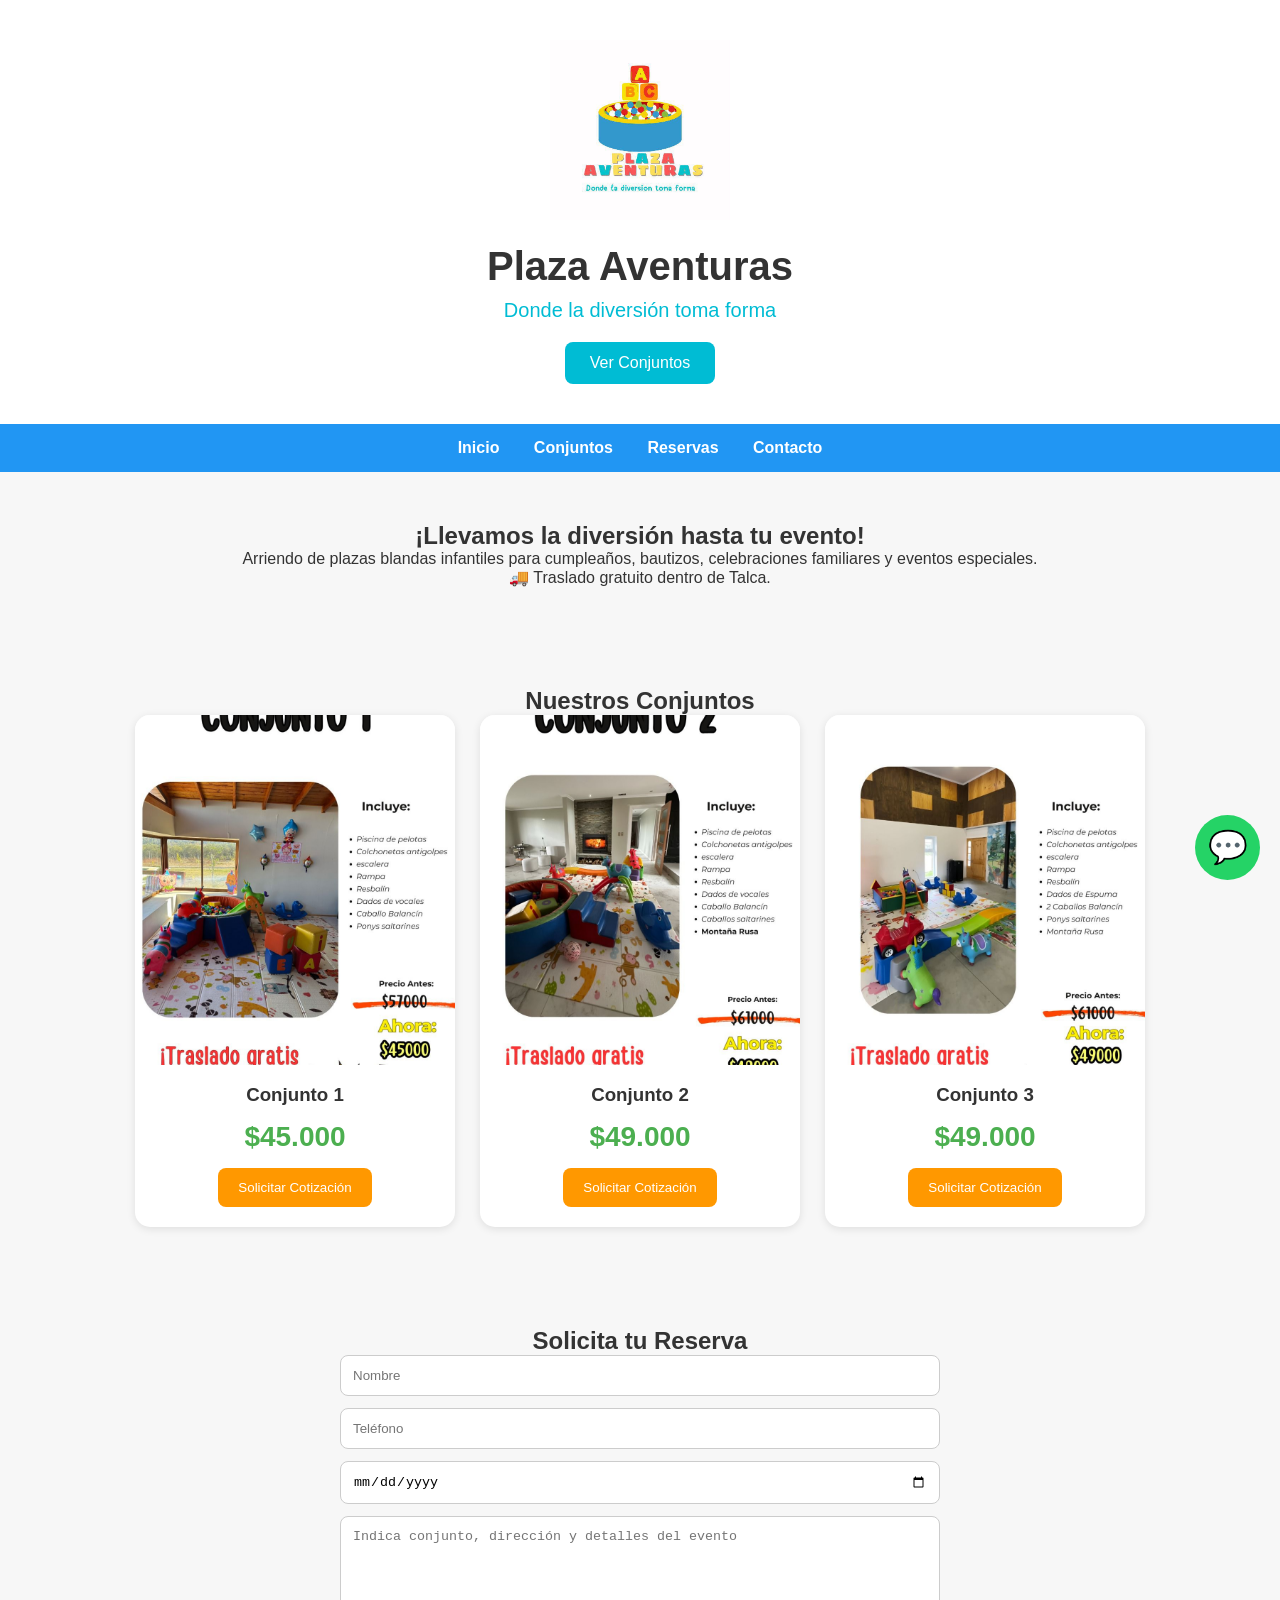
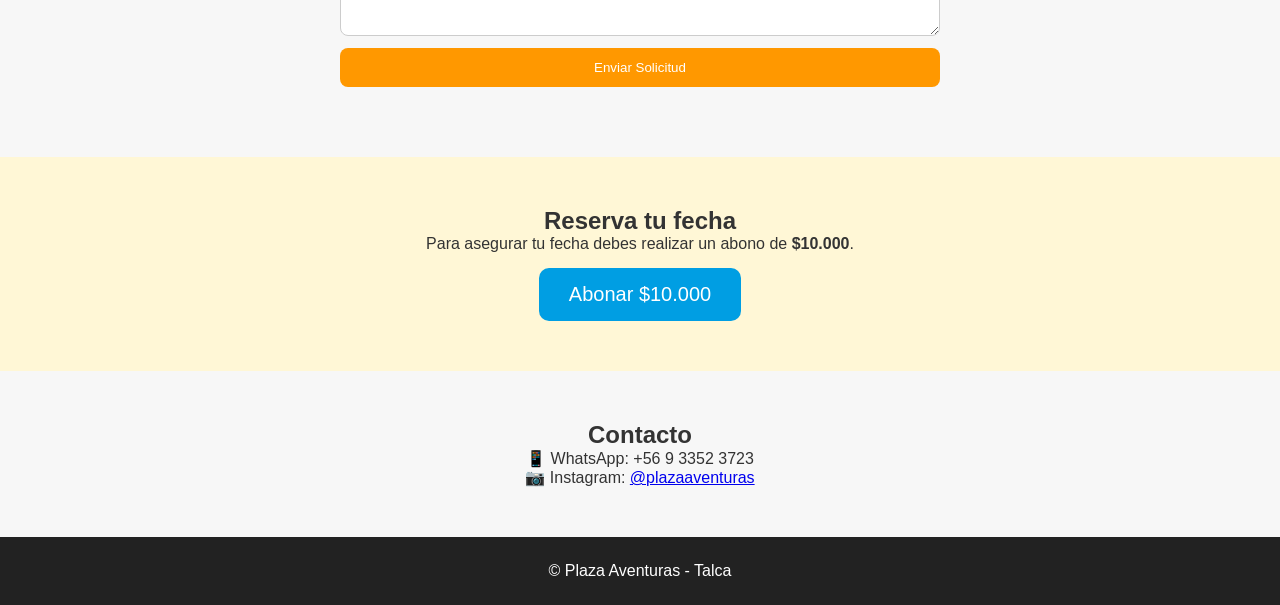
==== index.html @ 6b50e0db "Add files via upload" ====
<!DOCTYPE html>
<html lang="es">
<head>
<meta charset="UTF-8">
<meta name="viewport" content="width=device-width, initial-scale=1.0">
<title>Plaza Aventuras</title>

<link rel="stylesheet" href="estilos.css">
</head>

<body>

<header>

<img src="imagenes/Logo.png.jpeg" alt="Plaza Aventuras" class="logo">

<h1>Plaza Aventuras</h1>

<p class="slogan">
Donde la diversión toma forma
</p>

<a href="#paquetes" class="btn-principal">
Ver Conjuntos
</a>

</header>

<nav>
<a href="#inicio">Inicio</a>
<a href="#paquetes">Conjuntos</a>
<a href="#reservas">Reservas</a>
<a href="#contacto">Contacto</a>
</nav>

<section id="inicio">

<h2>¡Llevamos la diversión hasta tu evento!</h2>

<p>
Arriendo de plazas blandas infantiles para cumpleaños,
bautizos, celebraciones familiares y eventos especiales.
</p>

<p>
🚚 Traslado gratuito dentro de Talca.
</p>

</section>

<section id="paquetes">

<h2>Nuestros Conjuntos</h2>

<div class="cards">

<div class="card">

<img src="imagenes/conjunto1.jpg.jpeg">

<h3>Conjunto 1</h3>

<p class="precio">$45.000</p>

<button onclick="cotizar('Conjunto 1')">
Solicitar Cotización
</button>

</div>

<div class="card">

<img src="imagenes/conjunto2.jpg.jpeg">

<h3>Conjunto 2</h3>

<p class="precio">$49.000</p>

<button onclick="cotizar('Conjunto 2')">
Solicitar Cotización
</button>

</div>

<div class="card">

<img src="imagenes/conjunto3.jpg.jpeg">

<h3>Conjunto 3</h3>

<p class="precio">$49.000</p>

<button onclick="cotizar('Conjunto 3')">
Solicitar Cotización
</button>

</div>

</div>

</section>

<section id="reservas">

<h2>Solicita tu Reserva</h2>

<form id="formulario">

<input type="text" placeholder="Nombre" required>

<input type="tel" placeholder="Teléfono" required>

<input type="date" required>

<textarea
placeholder="Indica conjunto, dirección y detalles del evento">
</textarea>

<button type="submit">
Enviar Solicitud
</button>

</form>

</section>

<section class="abono">

<h2>Reserva tu fecha</h2>

<p>
Para asegurar tu fecha debes realizar un abono de
<strong>$10.000</strong>.
</p>

<a
href="https://link.mercadopago.cl/plazaaventuras"
target="_blank"
class="btn-pago">

Abonar $10.000

</a>

</section>

<section id="contacto">

<h2>Contacto</h2>

<p>📱 WhatsApp: +56 9 3352 3723</p>

<p>
📷 Instagram:
<a
href="https://www.instagram.com/plazaaventuras"
target="_blank">
@plazaaventuras
</a>
</p>

</section>

<footer>

<p>
© Plaza Aventuras - Talca
</p>

</footer>

<a
class="whatsapp"
href="https://wa.me/56933523723"
target="_blank">
💬
</a>

<script src="script.js"></script>

</body>
</html>
---- estilos.css ----
*{
margin:0;
padding:0;
box-sizing:border-box;
}

body{
font-family:Arial, sans-serif;
background:#f7f7f7;
color:#333;
}

header{
text-align:center;
padding:40px 20px;
background:white;
}

.logo{
width:180px;
margin-bottom:20px;
}

h1{
font-size:40px;
}

.slogan{
color:#00bcd4;
font-size:20px;
margin-top:10px;
}

.btn-principal{
display:inline-block;
margin-top:20px;
padding:12px 25px;
background:#00bcd4;
color:white;
text-decoration:none;
border-radius:8px;
}

nav{
background:#2196f3;
padding:15px;
text-align:center;
}

nav a{
color:white;
margin:0 15px;
text-decoration:none;
font-weight:bold;
}

section{
padding:50px 20px;
text-align:center;
}

.cards{
display:flex;
flex-wrap:wrap;
justify-content:center;
gap:25px;
}

.card{
background:white;
width:320px;
border-radius:15px;
overflow:hidden;
box-shadow:0 2px 8px rgba(0,0,0,.1);
}

.card img{
width:100%;
height:350px;
object-fit:cover;
}

.card h3{
padding-top:15px;
}

.precio{
font-size:28px;
font-weight:bold;
color:#4caf50;
padding:15px;
}

button{
margin-bottom:20px;
padding:12px 20px;
border:none;
background:#ff9800;
color:white;
cursor:pointer;
border-radius:8px;
}

form{
max-width:600px;
margin:auto;
display:flex;
flex-direction:column;
gap:12px;
}

input,
textarea{
padding:12px;
border:1px solid #ccc;
border-radius:8px;
}

textarea{
height:120px;
}

.abono{
background:#fff7d6;
}

.btn-pago{
display:inline-block;
padding:15px 30px;
background:#009ee3;
color:white;
text-decoration:none;
border-radius:10px;
font-size:20px;
margin-top:15px;
}

footer{
background:#222;
color:white;
text-align:center;
padding:25px;
}

.whatsapp{
position:fixed;
right:20px;
bottom:20px;
width:65px;
height:65px;
background:#25d366;
border-radius:50%;
text-align:center;
line-height:65px;
font-size:32px;
text-decoration:none;
color:white;
}
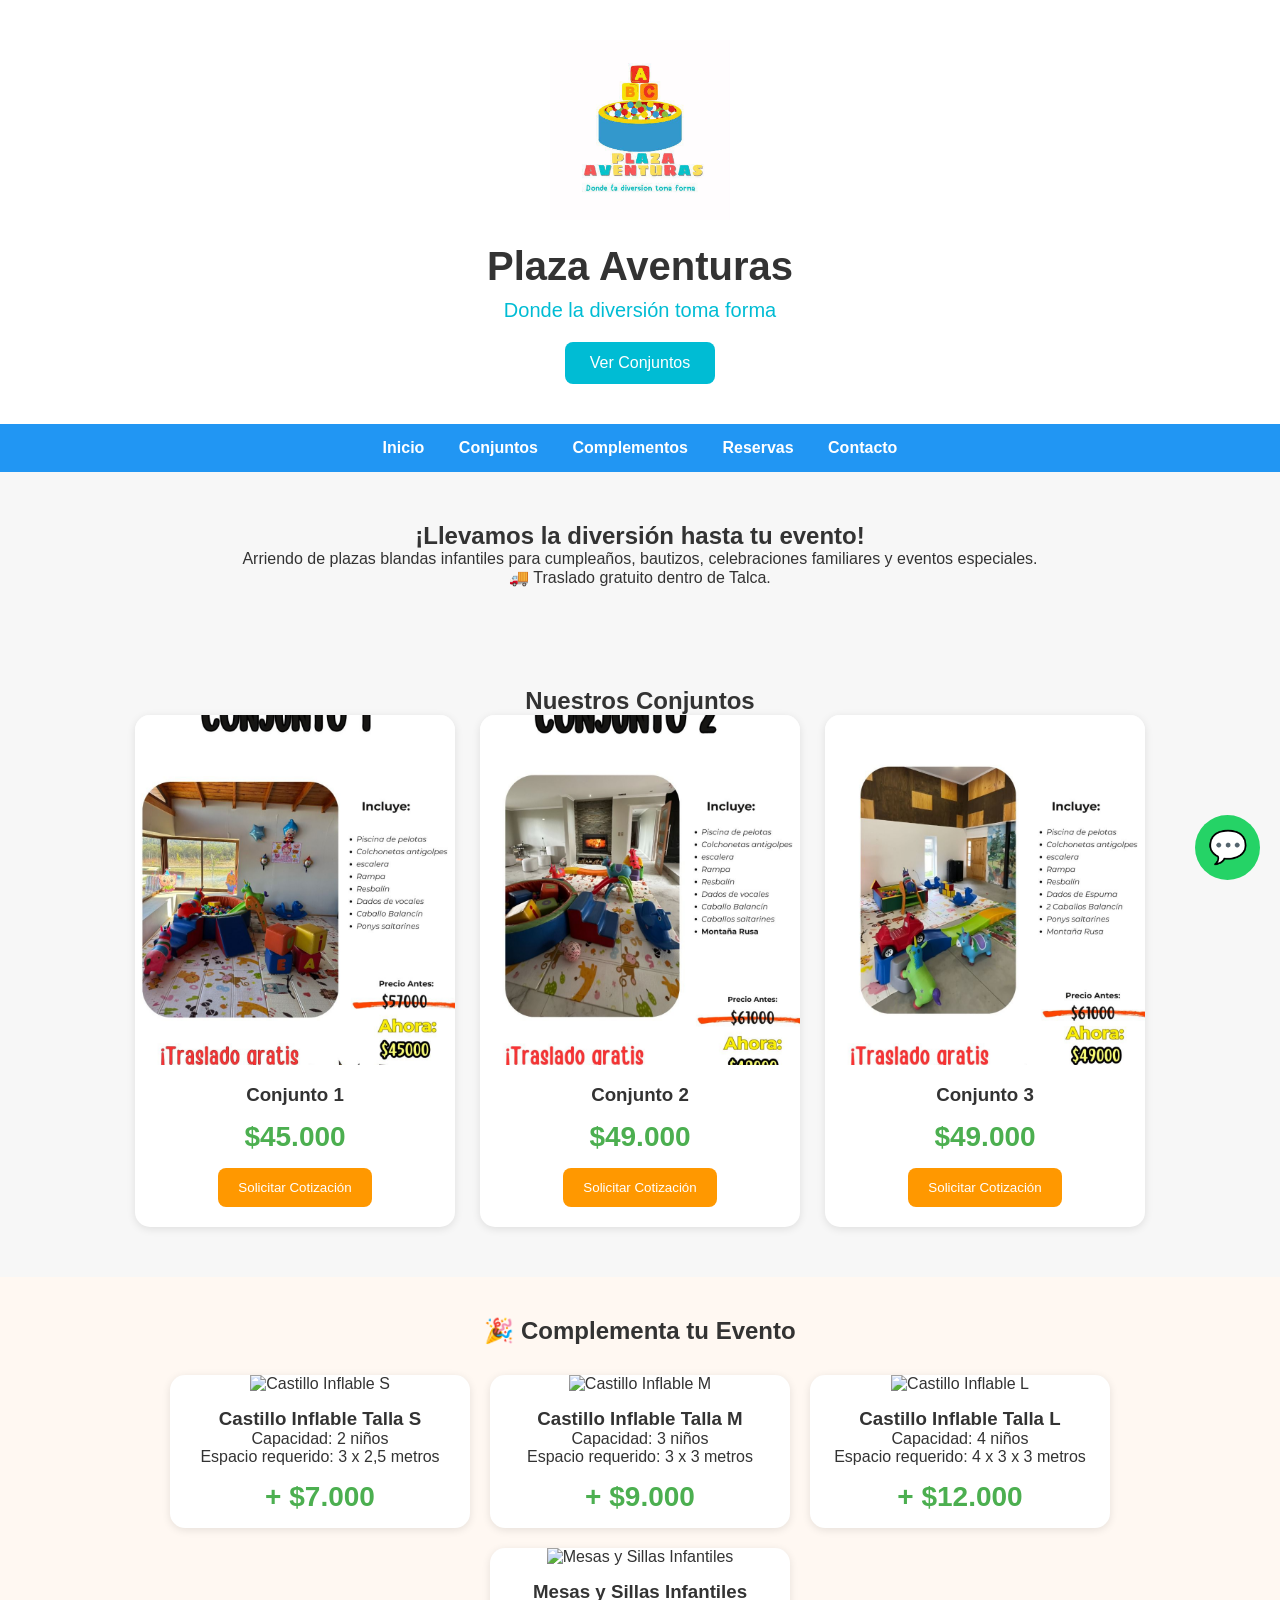
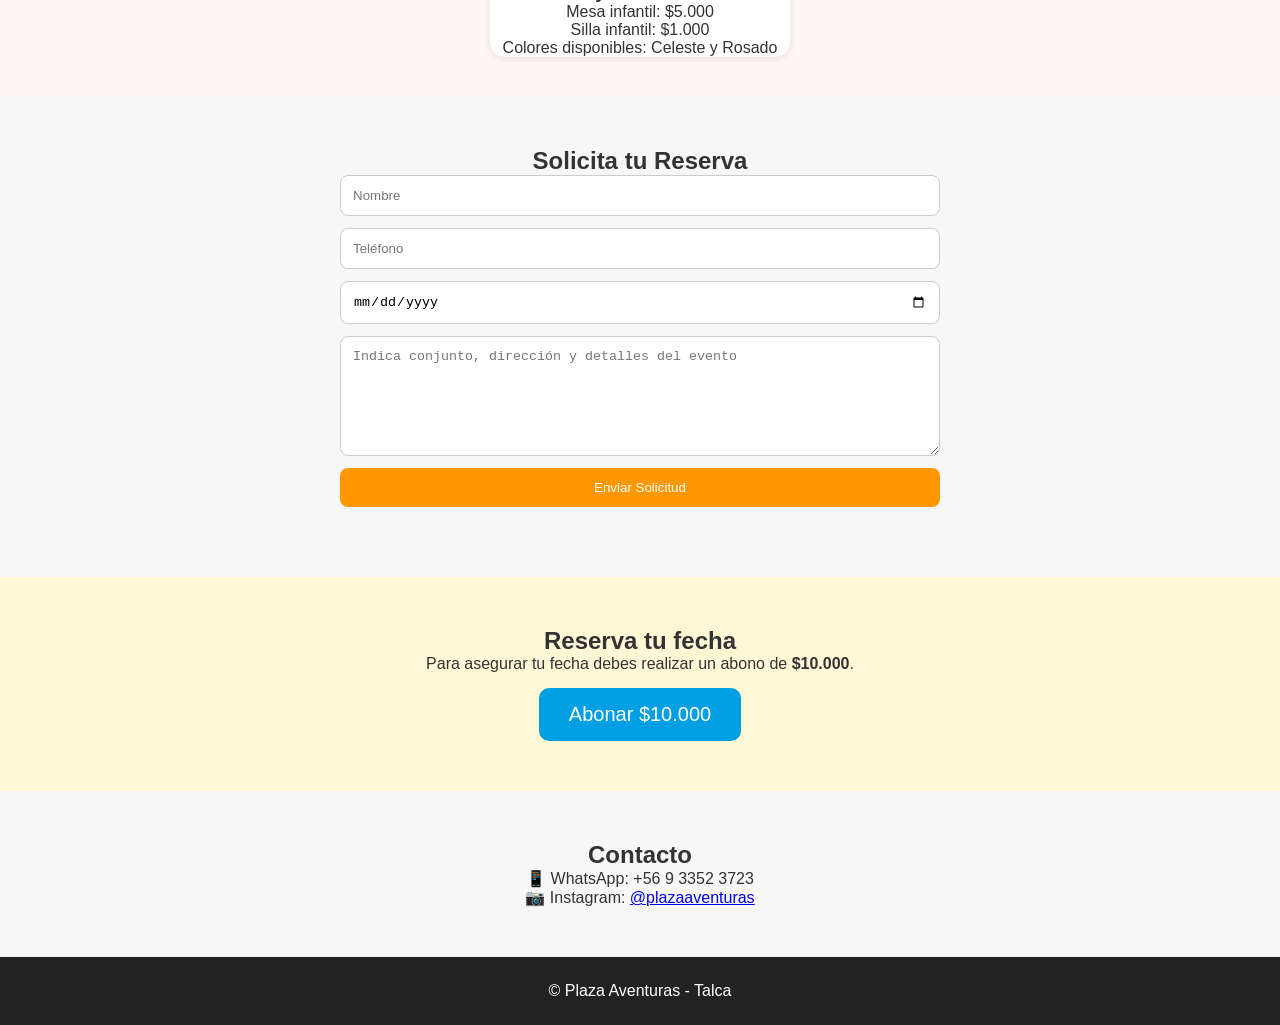
==== commit c9e16012: "Add files via upload" ====
--- a/index.html
+++ b/index.html
@@ -29,6 +29,7 @@
 <nav>
 <a href="#inicio">Inicio</a>
 <a href="#paquetes">Conjuntos</a>
+<a href="#extras">Complementos</a>
 <a href="#reservas">Reservas</a>
 <a href="#contacto">Contacto</a>
 </nav>
@@ -99,7 +100,67 @@
 </div>
 
 </section>
-
+<section id="extras">
+
+<h2>🎉 Complementa tu Evento</h2>
+
+<div class="cards">
+
+<div class="card">
+<img src="imagenes/castillo-s.jpg.jpeg" alt="Castillo Inflable S">
+
+<h3>Castillo Inflable Talla S</h3>
+
+<p>Capacidad: 2 niños</p>
+
+<p>Espacio requerido: 3 x 2,5 metros</p>
+
+<p class="precio">+ $7.000</p>
+
+</div>
+
+<div class="card">
+<img src="imagenes/castillo-m.jpg.jpeg" alt="Castillo Inflable M">
+
+<h3>Castillo Inflable Talla M</h3>
+
+<p>Capacidad: 3 niños</p>
+
+<p>Espacio requerido: 3 x 3 metros</p>
+
+<p class="precio">+ $9.000</p>
+
+</div>
+
+<div class="card">
+<img src="imagenes/castillo-l.jpg.jpeg" alt="Castillo Inflable L">
+
+<h3>Castillo Inflable Talla L</h3>
+
+<p>Capacidad: 4 niños</p>
+
+<p>Espacio requerido: 4 x 3 x 3 metros</p>
+
+<p class="precio">+ $12.000</p>
+
+</div>
+
+<div class="card">
+<img src="imagenes/mesas-sillas.jpg.jpeg" alt="Mesas y Sillas Infantiles">
+
+<h3>Mesas y Sillas Infantiles</h3>
+
+<p>Mesa infantil: $5.000</p>
+
+<p>Silla infantil: $1.000</p>
+
+<p>Colores disponibles: Celeste y Rosado</p>
+
+</div>
+
+</div>
+
+</section>
 <section id="reservas">
 
 <h2>Solicita tu Reserva</h2>
--- a/estilos.css
+++ b/estilos.css
@@ -155,4 +155,81 @@
 font-size:32px;
 text-decoration:none;
 color:white;
+}
+
+/* Complementos */
+
+#extras{
+padding:40px 20px;
+background:#fff8f2;
+text-align:center;
+}
+
+#extras h2{
+margin-bottom:30px;
+}
+
+#extras .cards{
+display:flex;
+flex-wrap:wrap;
+justify-content:center;
+gap:20px;
+}
+
+#extras .card{
+max-width:300px;
+}
+
+/* Responsive para celulares */
+
+@media (max-width:768px){
+    .logo{
+        width: 120px;
+    }
+
+h1{
+font-size:30px;
+}
+
+nav{
+display:flex;
+flex-direction:column;
+gap:10px;
+}
+
+nav a{
+margin:5px 0;
+position:sticky;
+top:0;
+z-index:1000;
+}
+
+.cards{
+flex-direction:column;
+align-items:center;
+}
+
+.card{
+width:90%;
+max-width:350px;
+}
+
+.card img{
+height:auto;
+}
+
+.btn-principal,
+.btn-pago,
+button{
+width:90%;
+max-width:300px;
+}
+
+.whatsapp{
+width:60px;
+height:60px;
+line-height:60px;
+font-size:28px;
+}
+
 }
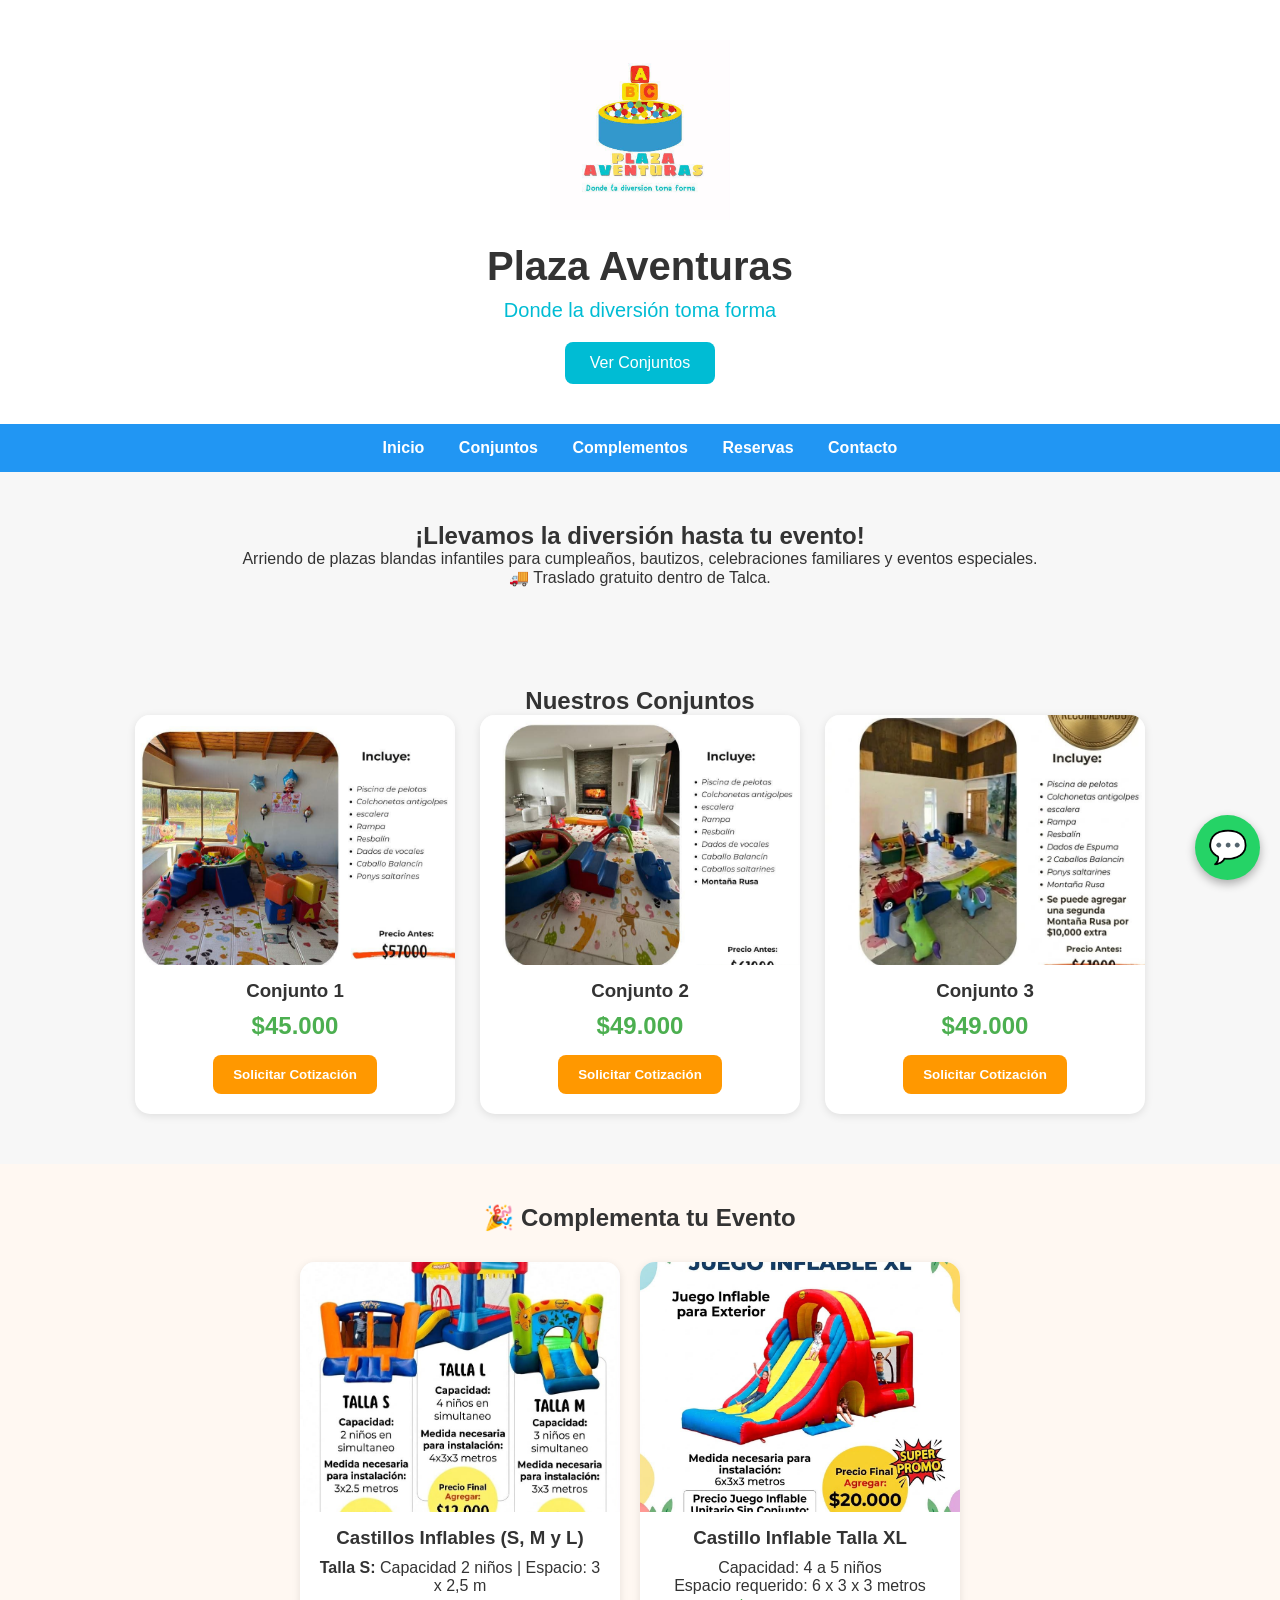
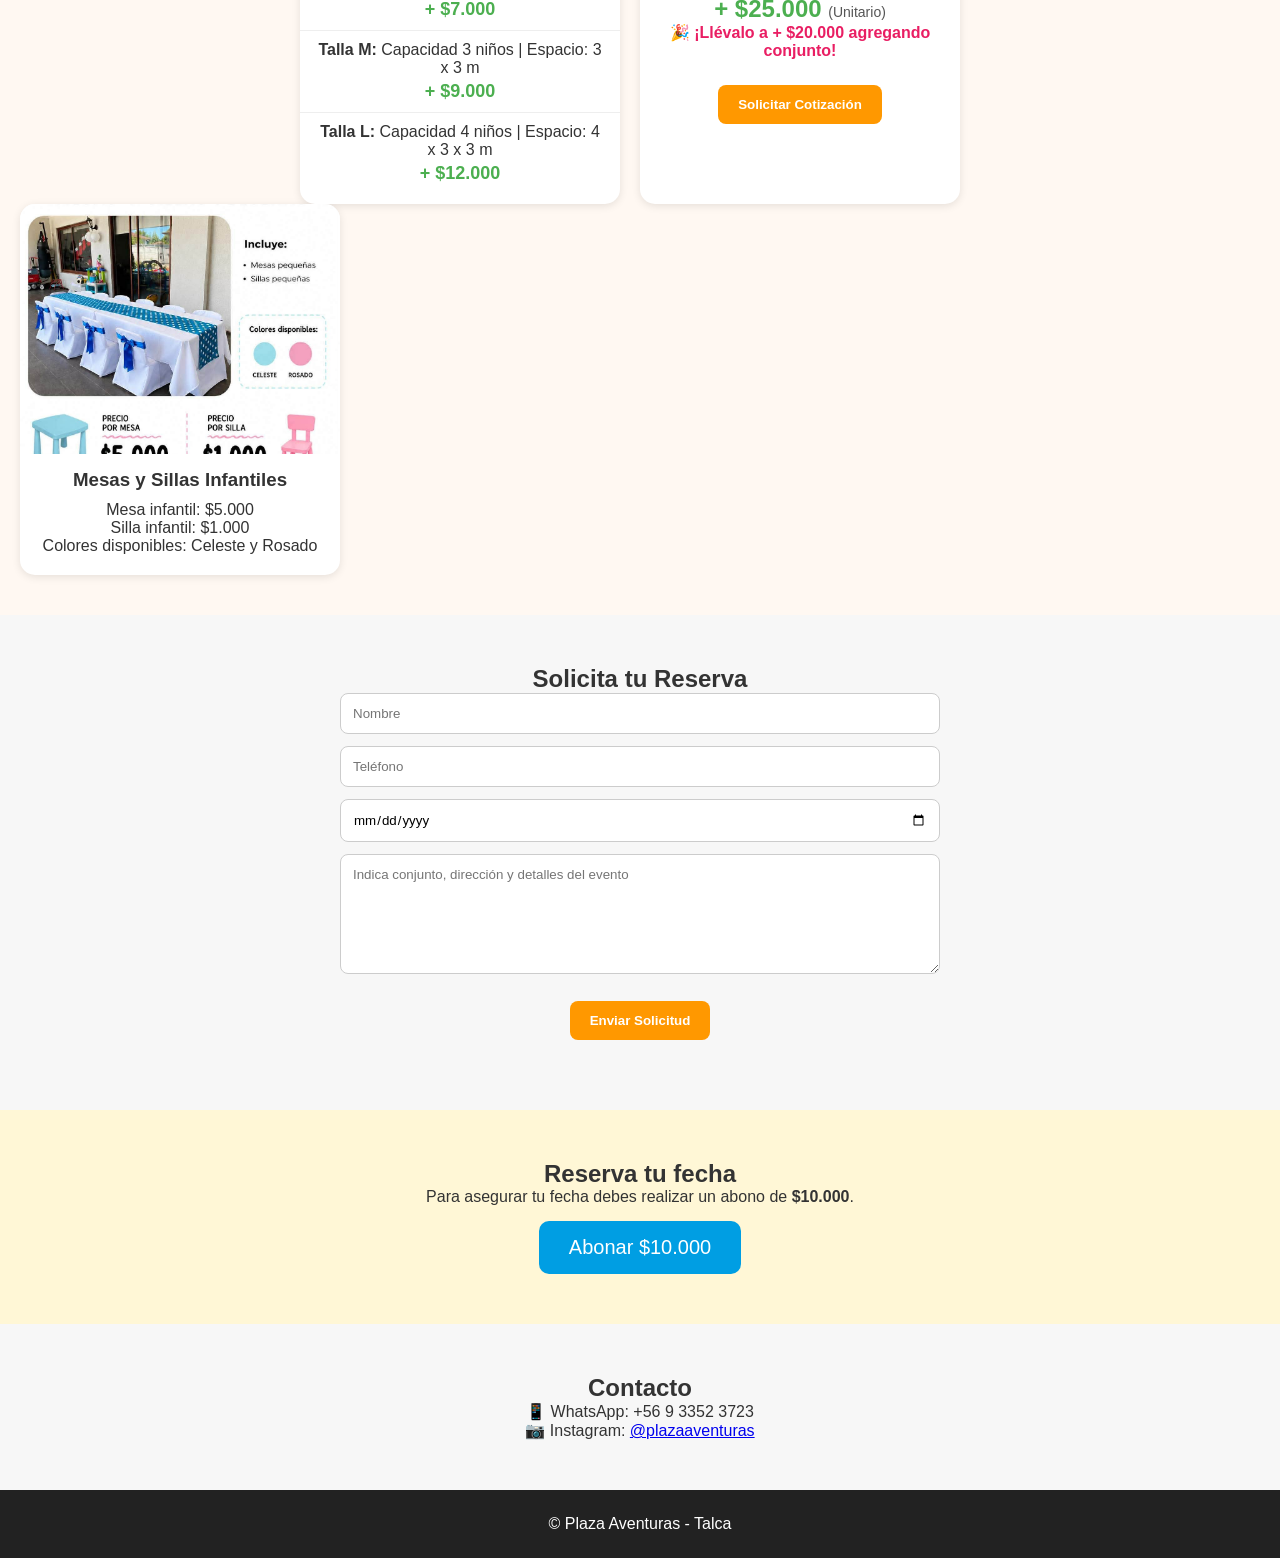
==== commit 14f2f2e2: "Actualizando el sitio web" ====
--- a/index.html
+++ b/index.html
@@ -1,243 +1,137 @@
-<!DOCTYPE html>
-<html lang="es">
-<head>
-<meta charset="UTF-8">
-<meta name="viewport" content="width=device-width, initial-scale=1.0">
-<title>Plaza Aventuras</title>
-
-<link rel="stylesheet" href="estilos.css">
-</head>
-
-<body>
-
-<header>
-
-<img src="imagenes/Logo.png.jpeg" alt="Plaza Aventuras" class="logo">
-
-<h1>Plaza Aventuras</h1>
-
-<p class="slogan">
-Donde la diversión toma forma
-</p>
-
-<a href="#paquetes" class="btn-principal">
-Ver Conjuntos
-</a>
-
-</header>
-
-<nav>
-<a href="#inicio">Inicio</a>
-<a href="#paquetes">Conjuntos</a>
-<a href="#extras">Complementos</a>
-<a href="#reservas">Reservas</a>
-<a href="#contacto">Contacto</a>
-</nav>
-
-<section id="inicio">
-
-<h2>¡Llevamos la diversión hasta tu evento!</h2>
-
-<p>
-Arriendo de plazas blandas infantiles para cumpleaños,
-bautizos, celebraciones familiares y eventos especiales.
-</p>
-
-<p>
-🚚 Traslado gratuito dentro de Talca.
-</p>
-
-</section>
-
-<section id="paquetes">
-
-<h2>Nuestros Conjuntos</h2>
-
-<div class="cards">
-
-<div class="card">
-
-<img src="imagenes/conjunto1.jpg.jpeg">
-
-<h3>Conjunto 1</h3>
-
-<p class="precio">$45.000</p>
-
-<button onclick="cotizar('Conjunto 1')">
-Solicitar Cotización
-</button>
-
-</div>
-
-<div class="card">
-
-<img src="imagenes/conjunto2.jpg.jpeg">
-
-<h3>Conjunto 2</h3>
-
-<p class="precio">$49.000</p>
-
-<button onclick="cotizar('Conjunto 2')">
-Solicitar Cotización
-</button>
-
-</div>
-
-<div class="card">
-
-<img src="imagenes/conjunto3.jpg.jpeg">
-
-<h3>Conjunto 3</h3>
-
-<p class="precio">$49.000</p>
-
-<button onclick="cotizar('Conjunto 3')">
-Solicitar Cotización
-</button>
-
-</div>
-
-</div>
-
-</section>
-<section id="extras">
-
-<h2>🎉 Complementa tu Evento</h2>
-
-<div class="cards">
-
-<div class="card">
-<img src="imagenes/castillo-s.jpg.jpeg" alt="Castillo Inflable S">
-
-<h3>Castillo Inflable Talla S</h3>
-
-<p>Capacidad: 2 niños</p>
-
-<p>Espacio requerido: 3 x 2,5 metros</p>
-
-<p class="precio">+ $7.000</p>
-
-</div>
-
-<div class="card">
-<img src="imagenes/castillo-m.jpg.jpeg" alt="Castillo Inflable M">
-
-<h3>Castillo Inflable Talla M</h3>
-
-<p>Capacidad: 3 niños</p>
-
-<p>Espacio requerido: 3 x 3 metros</p>
-
-<p class="precio">+ $9.000</p>
-
-</div>
-
-<div class="card">
-<img src="imagenes/castillo-l.jpg.jpeg" alt="Castillo Inflable L">
-
-<h3>Castillo Inflable Talla L</h3>
-
-<p>Capacidad: 4 niños</p>
-
-<p>Espacio requerido: 4 x 3 x 3 metros</p>
-
-<p class="precio">+ $12.000</p>
-
-</div>
-
-<div class="card">
-<img src="imagenes/mesas-sillas.jpg.jpeg" alt="Mesas y Sillas Infantiles">
-
-<h3>Mesas y Sillas Infantiles</h3>
-
-<p>Mesa infantil: $5.000</p>
-
-<p>Silla infantil: $1.000</p>
-
-<p>Colores disponibles: Celeste y Rosado</p>
-
-</div>
-
-</div>
-
-</section>
-<section id="reservas">
-
-<h2>Solicita tu Reserva</h2>
-
-<form id="formulario">
-
-<input type="text" placeholder="Nombre" required>
-
-<input type="tel" placeholder="Teléfono" required>
-
-<input type="date" required>
-
-<textarea
-placeholder="Indica conjunto, dirección y detalles del evento">
-</textarea>
-
-<button type="submit">
-Enviar Solicitud
-</button>
-
-</form>
-
-</section>
-
-<section class="abono">
-
-<h2>Reserva tu fecha</h2>
-
-<p>
-Para asegurar tu fecha debes realizar un abono de
-<strong>$10.000</strong>.
-</p>
-
-<a
-href="https://link.mercadopago.cl/plazaaventuras"
-target="_blank"
-class="btn-pago">
-
-Abonar $10.000
-
-</a>
-
-</section>
-
-<section id="contacto">
-
-<h2>Contacto</h2>
-
-<p>📱 WhatsApp: +56 9 3352 3723</p>
-
-<p>
-📷 Instagram:
-<a
-href="https://www.instagram.com/plazaaventuras"
-target="_blank">
-@plazaaventuras
-</a>
-</p>
-
-</section>
-
-<footer>
-
-<p>
-© Plaza Aventuras - Talca
-</p>
-
-</footer>
-
-<a
-class="whatsapp"
-href="https://wa.me/56933523723"
-target="_blank">
-💬
-</a>
-
-<script src="script.js"></script>
-
-</body>
+<!DOCTYPE html>
+<html lang="es">
+<head>
+  <meta charset="UTF-8">
+  <meta name="viewport" content="width=device-width, initial-scale=1.0">
+  <title>Plaza Aventuras</title>
+  <link rel="stylesheet" href="estilos.css">
+</head>
+
+<body>
+
+  <header>
+    <img src="imagenes/Logo.png.jpeg" alt="Plaza Aventuras" class="logo">
+    <h1>Plaza Aventuras</h1>
+    <p class="slogan">Donde la diversión toma forma</p>
+    <a href="#paquetes" class="btn-principal">Ver Conjuntos</a>
+  </header>
+
+  <nav>
+    <a href="#inicio">Inicio</a>
+    <a href="#paquetes">Conjuntos</a>
+    <a href="#extras">Complementos</a>
+    <a href="#reservas">Reservas</a>
+    <a href="#contacto">Contacto</a>
+  </nav>
+
+  <section id="inicio">
+    <h2>¡Llevamos la diversión hasta tu evento!</h2>
+    <p>Arriendo de plazas blandas infantiles para cumpleaños, bautizos, celebraciones familiares y eventos especiales.</p>
+    <p>🚚 Traslado gratuito dentro de Talca.</p>
+  </section>
+
+  <section id="paquetes">
+    <h2>Nuestros Conjuntos</h2>
+    <div class="cards">
+      <div class="card">
+        <img src="imagenes/conjunto1.jpg.jpeg.jpeg" alt="Conjunto 1">
+        <h3>Conjunto 1</h3>
+        <p class="precio">$45.000</p>
+        <button onclick="cotizar('Conjunto 1')">Solicitar Cotización</button>
+      </div>
+
+      <div class="card">
+        <img src="imagenes/conjunto2.jpg.jpeg.jpeg" alt="Conjunto 2">
+        <h3>Conjunto 2</h3>
+        <p class="precio">$49.000</p>
+        <button onclick="cotizar('Conjunto 2')">Solicitar Cotización</button>
+      </div>
+
+      <div class="card">
+        <img src="imagenes/conjunto3.jpg.jpeg.jpeg" alt="Conjunto 3">
+        <h3>Conjunto 3</h3>
+        <p class="precio">$49.000</p>
+        <button onclick="cotizar('Conjunto 3')">Solicitar Cotización</button>
+      </div>
+    </div>
+  </section>
+
+  <section id="extras">
+    <h2>🎉 Complementa tu Evento</h2>
+
+    <div class="cards">
+      <!-- Castillos S, M y L en una sola tarjeta -->
+      <div class="card">
+        <img src="imagenes/castillos-S-M-L.jpg.jpeg.jpeg" alt="Castillos Inflables S, M y L">
+        <h3>Castillos Inflables (S, M y L)</h3>
+        
+        <p><strong>Talla S:</strong> Capacidad 2 niños | Espacio: 3 x 2,5 m <br> <span class="precio">+ $7.000</span></p>
+        <hr style="margin: 10px 0; border: 0; border-top: 1px solid #eee;">
+        
+        <p><strong>Talla M:</strong> Capacidad 3 niños | Espacio: 3 x 3 m <br> <span class="precio">+ $9.000</span></p>
+        <hr style="margin: 10px 0; border: 0; border-top: 1px solid #eee;">
+        
+        <p><strong>Talla L:</strong> Capacidad 4 niños | Espacio: 4 x 3 x 3 m <br> <span class="precio">+ $12.000</span></p>
+      </div>
+
+      <!-- Nuevo Castillo XL -->
+      <div class="card">
+        <img src="imagenes/castillo-XL.jpg.jpeg.jpeg" alt="Castillo Inflable Talla XL">
+        <h3>Castillo Inflable Talla XL</h3>
+        <p>Capacidad: 4 a 5 niños</p>
+        <p>Espacio requerido: 6 x 3 x 3 metros</p>
+        <p class="precio">+ $25.000 <span style="font-size: 14px; font-weight: normal; color: #555;">(Unitario)</span></p>
+        <p style="color: #e91e63; font-weight: bold; padding-bottom: 10px;">
+              🎉 ¡Llévalo a + $20.000 agregando conjunto!
+  </p>
+  
+  <button onclick="cotizar('Castillo Inflable XL')">
+    Solicitar Cotización
+  </button>
+</div>
+        </p>
+      </div>
+
+      <!-- Mobiliario Infantil -->
+      <div class="card">
+        <img src="imagenes/mesas-sillas.jpg.jpeg.jpeg" alt="Mesas y Sillas Infantiles">
+        <h3>Mesas y Sillas Infantiles</h3>
+        <p>Mesa infantil: $5.000</p>
+        <p>Silla infantil: $1.000</p>
+        <p>Colores disponibles: Celeste y Rosado</p>
+      </div>
+    </div>
+  </section>
+
+  <section id="reservas">
+    <h2>Solicita tu Reserva</h2>
+    <form id="formulario">
+      <input type="text" placeholder="Nombre" required>
+      <input type="tel" placeholder="Teléfono" required>
+      <input type="date" required>
+      <textarea placeholder="Indica conjunto, dirección y detalles del evento"></textarea>
+      <button type="submit">Enviar Solicitud</button>
+    </form>
+  </section>
+
+  <section class="abono">
+    <h2>Reserva tu fecha</h2>
+    <p>Para asegurar tu fecha debes realizar un abono de <strong>$10.000</strong>.</p>
+    <a href="https://link.mercadopago.cl/plazaaventuras" target="_blank" class="btn-pago">Abonar $10.000</a>
+  </section>
+
+  <section id="contacto">
+    <h2>Contacto</h2>
+    <p>📱 WhatsApp: +56 9 3352 3723</p>
+    <p>📷 Instagram: <a href="https://www.instagram.com/plazaaventuras" target="_blank">@plazaaventuras</a></p>
+  </section>
+
+  <footer>
+    <p>©️ Plaza Aventuras - Talca</p>
+  </footer>
+
+  <a class="whatsapp" href="https://wa.me/56933523723" target="_blank">💬</a>
+
+  <script src="script.js"></script>
+</body>
 </html>
--- a/estilos.css
+++ b/estilos.css
@@ -1,235 +1,269 @@
-*{
-margin:0;
-padding:0;
-box-sizing:border-box;
-}
-
-body{
-font-family:Arial, sans-serif;
-background:#f7f7f7;
-color:#333;
-}
-
-header{
-text-align:center;
-padding:40px 20px;
-background:white;
-}
-
-.logo{
-width:180px;
-margin-bottom:20px;
-}
-
-h1{
-font-size:40px;
-}
-
-.slogan{
-color:#00bcd4;
-font-size:20px;
-margin-top:10px;
-}
-
-.btn-principal{
-display:inline-block;
-margin-top:20px;
-padding:12px 25px;
-background:#00bcd4;
-color:white;
-text-decoration:none;
-border-radius:8px;
-}
-
-nav{
-background:#2196f3;
-padding:15px;
-text-align:center;
-}
-
-nav a{
-color:white;
-margin:0 15px;
-text-decoration:none;
-font-weight:bold;
-}
-
-section{
-padding:50px 20px;
-text-align:center;
-}
-
-.cards{
-display:flex;
-flex-wrap:wrap;
-justify-content:center;
-gap:25px;
-}
-
-.card{
-background:white;
-width:320px;
-border-radius:15px;
-overflow:hidden;
-box-shadow:0 2px 8px rgba(0,0,0,.1);
-}
-
-.card img{
-width:100%;
-height:350px;
-object-fit:cover;
-}
-
-.card h3{
-padding-top:15px;
-}
-
-.precio{
-font-size:28px;
-font-weight:bold;
-color:#4caf50;
-padding:15px;
-}
-
-button{
-margin-bottom:20px;
-padding:12px 20px;
-border:none;
-background:#ff9800;
-color:white;
-cursor:pointer;
-border-radius:8px;
-}
-
-form{
-max-width:600px;
-margin:auto;
-display:flex;
-flex-direction:column;
-gap:12px;
-}
-
-input,
-textarea{
-padding:12px;
-border:1px solid #ccc;
-border-radius:8px;
-}
-
-textarea{
-height:120px;
-}
-
-.abono{
-background:#fff7d6;
-}
-
-.btn-pago{
-display:inline-block;
-padding:15px 30px;
-background:#009ee3;
-color:white;
-text-decoration:none;
-border-radius:10px;
-font-size:20px;
-margin-top:15px;
-}
-
-footer{
-background:#222;
-color:white;
-text-align:center;
-padding:25px;
-}
-
-.whatsapp{
-position:fixed;
-right:20px;
-bottom:20px;
-width:65px;
-height:65px;
-background:#25d366;
-border-radius:50%;
-text-align:center;
-line-height:65px;
-font-size:32px;
-text-decoration:none;
-color:white;
-}
-
-/* Complementos */
-
-#extras{
-padding:40px 20px;
-background:#fff8f2;
-text-align:center;
-}
-
-#extras h2{
-margin-bottom:30px;
-}
-
-#extras .cards{
-display:flex;
-flex-wrap:wrap;
-justify-content:center;
-gap:20px;
-}
-
-#extras .card{
-max-width:300px;
-}
-
-/* Responsive para celulares */
-
-@media (max-width:768px){
-    .logo{
-        width: 120px;
-    }
-
-h1{
-font-size:30px;
-}
-
-nav{
-display:flex;
-flex-direction:column;
-gap:10px;
-}
-
-nav a{
-margin:5px 0;
-position:sticky;
-top:0;
-z-index:1000;
-}
-
-.cards{
-flex-direction:column;
-align-items:center;
-}
-
-.card{
-width:90%;
-max-width:350px;
-}
-
-.card img{
-height:auto;
-}
-
-.btn-principal,
-.btn-pago,
-button{
-width:90%;
-max-width:300px;
-}
-
-.whatsapp{
-width:60px;
-height:60px;
-line-height:60px;
-font-size:28px;
-}
-
+* {
+  margin: 0;
+  padding: 0;
+  box-sizing: border-box;
+}
+
+body {
+  font-family: Arial, sans-serif;
+  background: #f7f7f7;
+  color: #333;
+}
+
+header {
+  text-align: center;
+  padding: 40px 20px;
+  background: white;
+}
+
+.logo {
+  width: 180px;
+  margin-bottom: 20px;
+}
+
+h1 {
+  font-size: 40px;
+}
+
+.slogan {
+  color: #00bcd4;
+  font-size: 20px;
+  margin-top: 10px;
+}
+
+.btn-principal {
+  display: inline-block;
+  margin-top: 20px;
+  padding: 12px 25px;
+  background: #00bcd4;
+  color: white;
+  text-decoration: none;
+  border-radius: 8px;
+}
+
+/* Fijar el nav arriba en la pantalla */
+nav {
+  background: #2196f3;
+  padding: 15px;
+  text-align: center;
+  position: sticky;
+  top: 0;
+  z-index: 1000;
+}
+
+nav a {
+  color: white;
+  margin: 0 15px;
+  text-decoration: none;
+  font-weight: bold;
+}
+
+section {
+  padding: 50px 20px;
+  text-align: center;
+}
+
+.cards {
+  display: flex;
+  flex-wrap: wrap;
+  justify-content: center;
+  gap: 25px;
+}
+
+.card {
+  background: white;
+  width: 320px;
+  border-radius: 15px;
+  overflow: hidden;
+  box-shadow: 0 2px 8px rgba(0, 0, 0, .1);
+  display: flex;
+  flex-direction: column;
+}
+
+.card img {
+  width: 100%;
+  height: 250px; /* Reducido ligeramente para evitar tarjetas excesivamente largas */
+  object-fit: cover;
+}
+
+.card h3 {
+  padding: 15px 15px 10px 15px;
+}
+
+.card p {
+  padding: 0 15px;
+}
+
+/* Estilos específicos para precios generales y precios de detalles */
+.precio {
+  font-size: 24px;
+  font-weight: bold;
+  color: #4caf50;
+  padding: 10px 15px;
+}
+
+.card span.precio {
+  font-size: 18px;
+  display: inline-block;
+  padding: 4px 0 0 0;
+}
+
+button {
+  margin: 15px auto 20px auto;
+  padding: 12px 20px;
+  border: none;
+  background: #ff9800;
+  color: white;
+  cursor: pointer;
+  border-radius: 8px;
+  font-weight: bold;
+}
+
+form {
+  max-width: 600px;
+  margin: auto;
+  display: flex;
+  flex-direction: column;
+  gap: 12px;
+}
+
+input,
+textarea {
+  padding: 12px;
+  border: 1px solid #ccc;
+  border-radius: 8px;
+  font-family: inherit;
+}
+
+textarea {
+  height: 120px;
+}
+
+.abono {
+  background: #fff7d6;
+}
+
+.btn-pago {
+  display: inline-block;
+  padding: 15px 30px;
+  background: #009ee3;
+  color: white;
+  text-decoration: none;
+  border-radius: 10px;
+  font-size: 20px;
+  margin-top: 15px;
+}
+
+footer {
+  background: #222;
+  color: white;
+  text-align: center;
+  padding: 25px;
+}
+
+.whatsapp {
+  position: fixed;
+  right: 20px;
+  bottom: 20px;
+  width: 65px;
+  height: 65px;
+  background: #25d366;
+  border-radius: 50%;
+  text-align: center;
+  line-height: 65px;
+  font-size: 32px;
+  text-decoration: none;
+  color: white;
+  box-shadow: 0 4px 10px rgba(0,0,0,0.3);
+  z-index: 1001;
+}
+
+/* Complementos */
+
+#extras {
+  padding: 40px 20px;
+  background: #fff8f2;
+  text-align: center;
+}
+
+#extras h2 {
+  margin-bottom: 30px;
+}
+
+#extras .cards {
+  display: flex;
+  flex-wrap: wrap;
+  justify-content: center;
+  align-items: stretch; /* Alinea todas las tarjetas a la misma altura en escritorio */
+  gap: 20px;
+}
+
+#extras .card {
+  width: 320px;
+  padding-bottom: 20px;
+}
+
+/* Responsive para celulares */
+
+@media (max-width: 768px) {
+  .logo {
+    width: 120px;
+  }
+
+  h1 {
+    font-size: 30px;
+  }
+
+  nav {
+    display: flex;
+    flex-direction: column;
+    gap: 10px;
+  }
+
+  nav a {
+    margin: 5px 0;
+  }
+
+  .cards {
+    flex-direction: column;
+    align-items: center;
+  }
+
+  .card {
+    width: 100%;
+    max-width: 350px;
+  }
+
+  .card img {
+    width: 100%;
+    height: auto; /* Permite que la imagen tome su alto natural sin recortar */
+    max-height: 400px; /* Opcional: evita que una imagen sea exageradamente gigante */
+    object-fit: contain; /* Muestra la imagen entera sin recortar bordes */
+    background-color: #fff;/* color de fondo por si hay espacios libres alrededor */
+    display: block;
+  }
+
+  .btn-principal,
+  .btn-pago,
+  button {
+    width: 90%;
+    max-width: 300px;
+  }
+
+  .whatsapp {
+    width: 60px;
+    height: 60px;
+    line-height: 60px;
+    font-size: 28px;
+  }
+  /* Ajuste para alinear botones y promociones en las tarjetas */
+.card {
+  display: flex;
+  flex-direction: column;
+}
+
+.card button {
+  margin-top: auto;
+  margin-bottom: 20px;
+}
 }
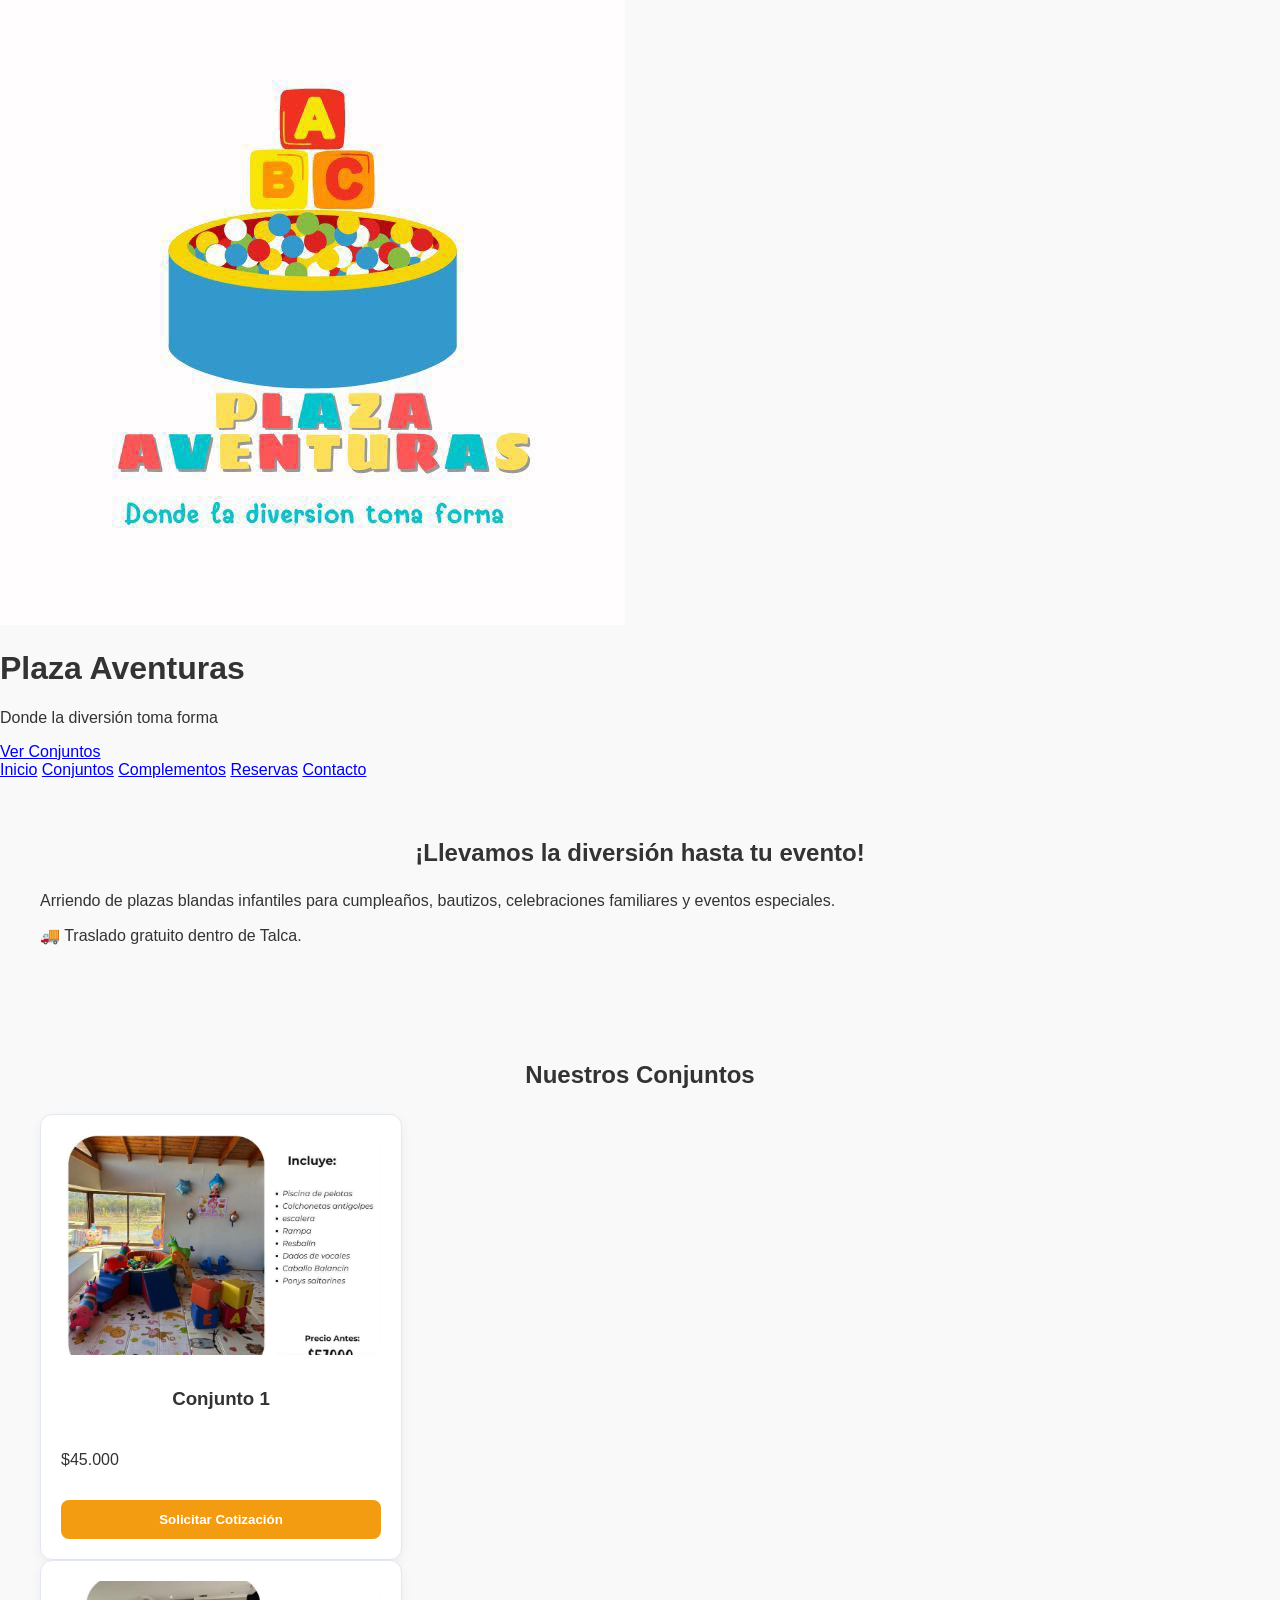
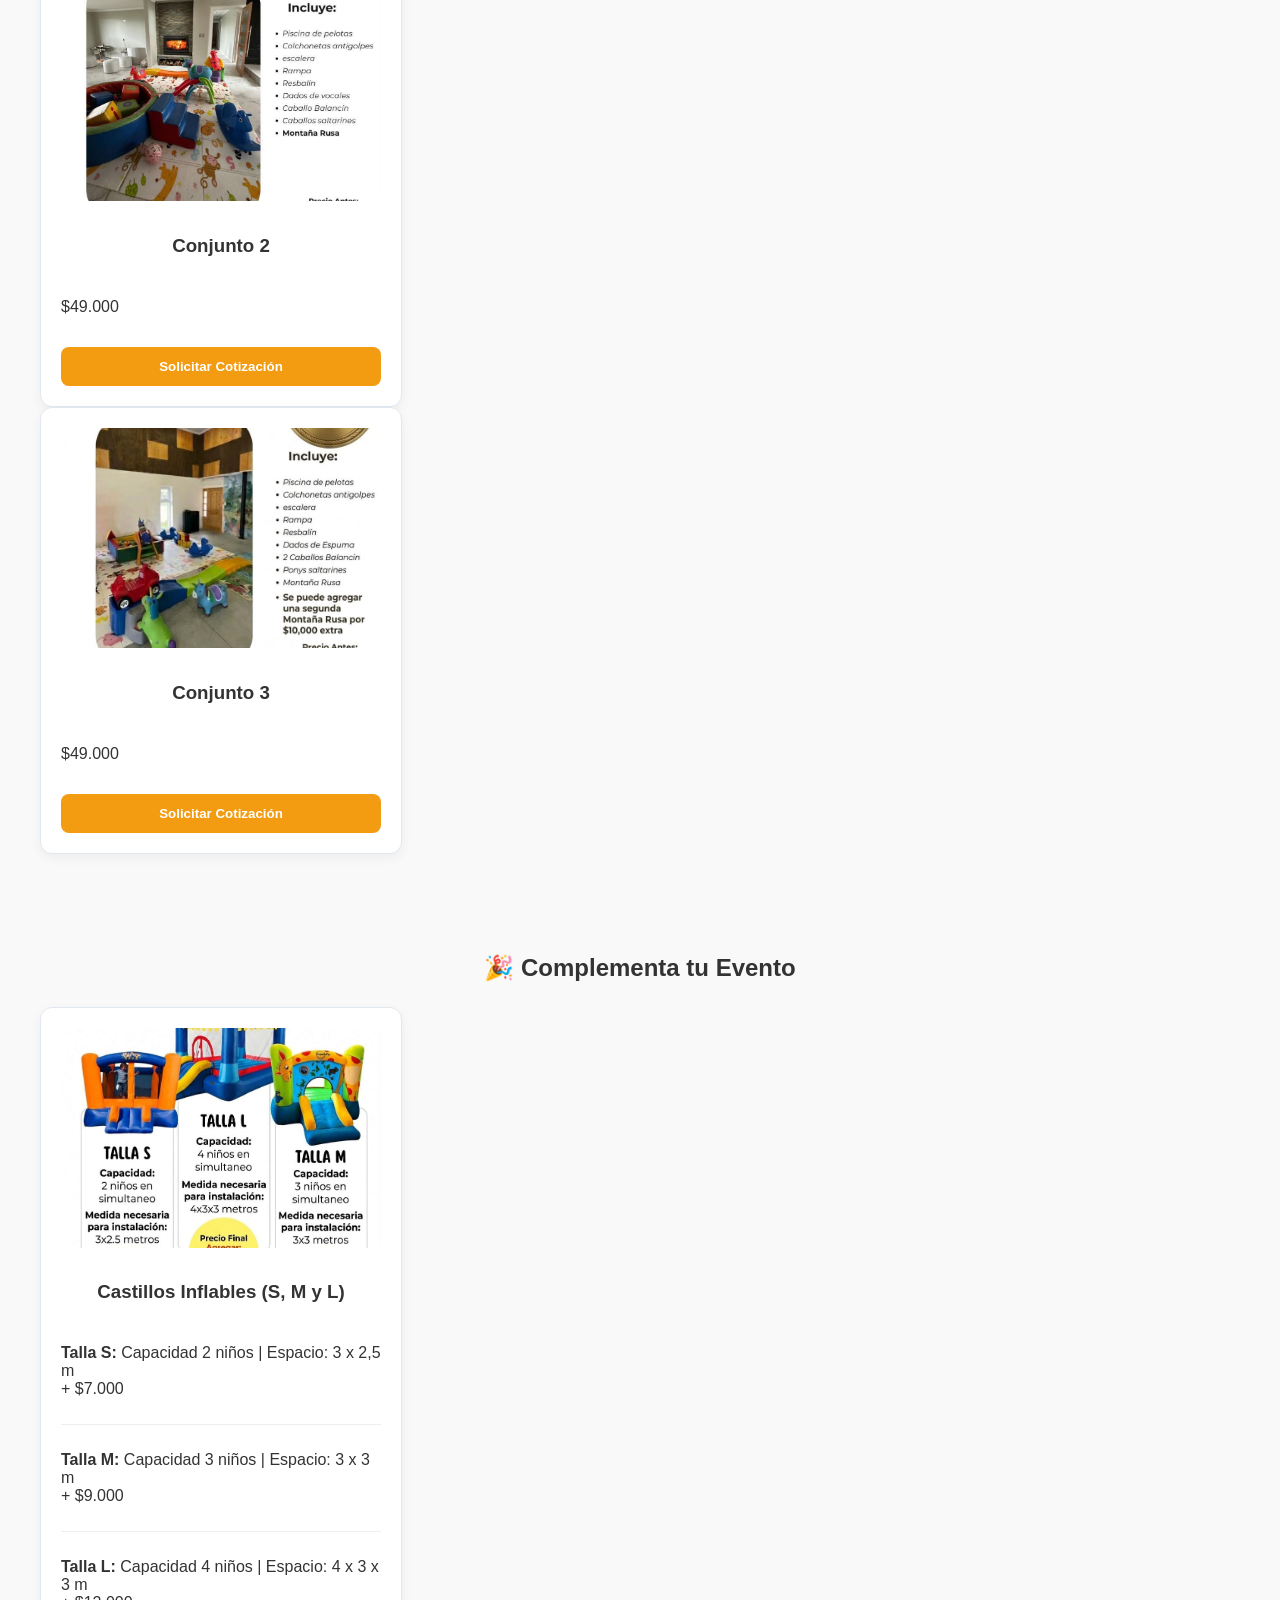
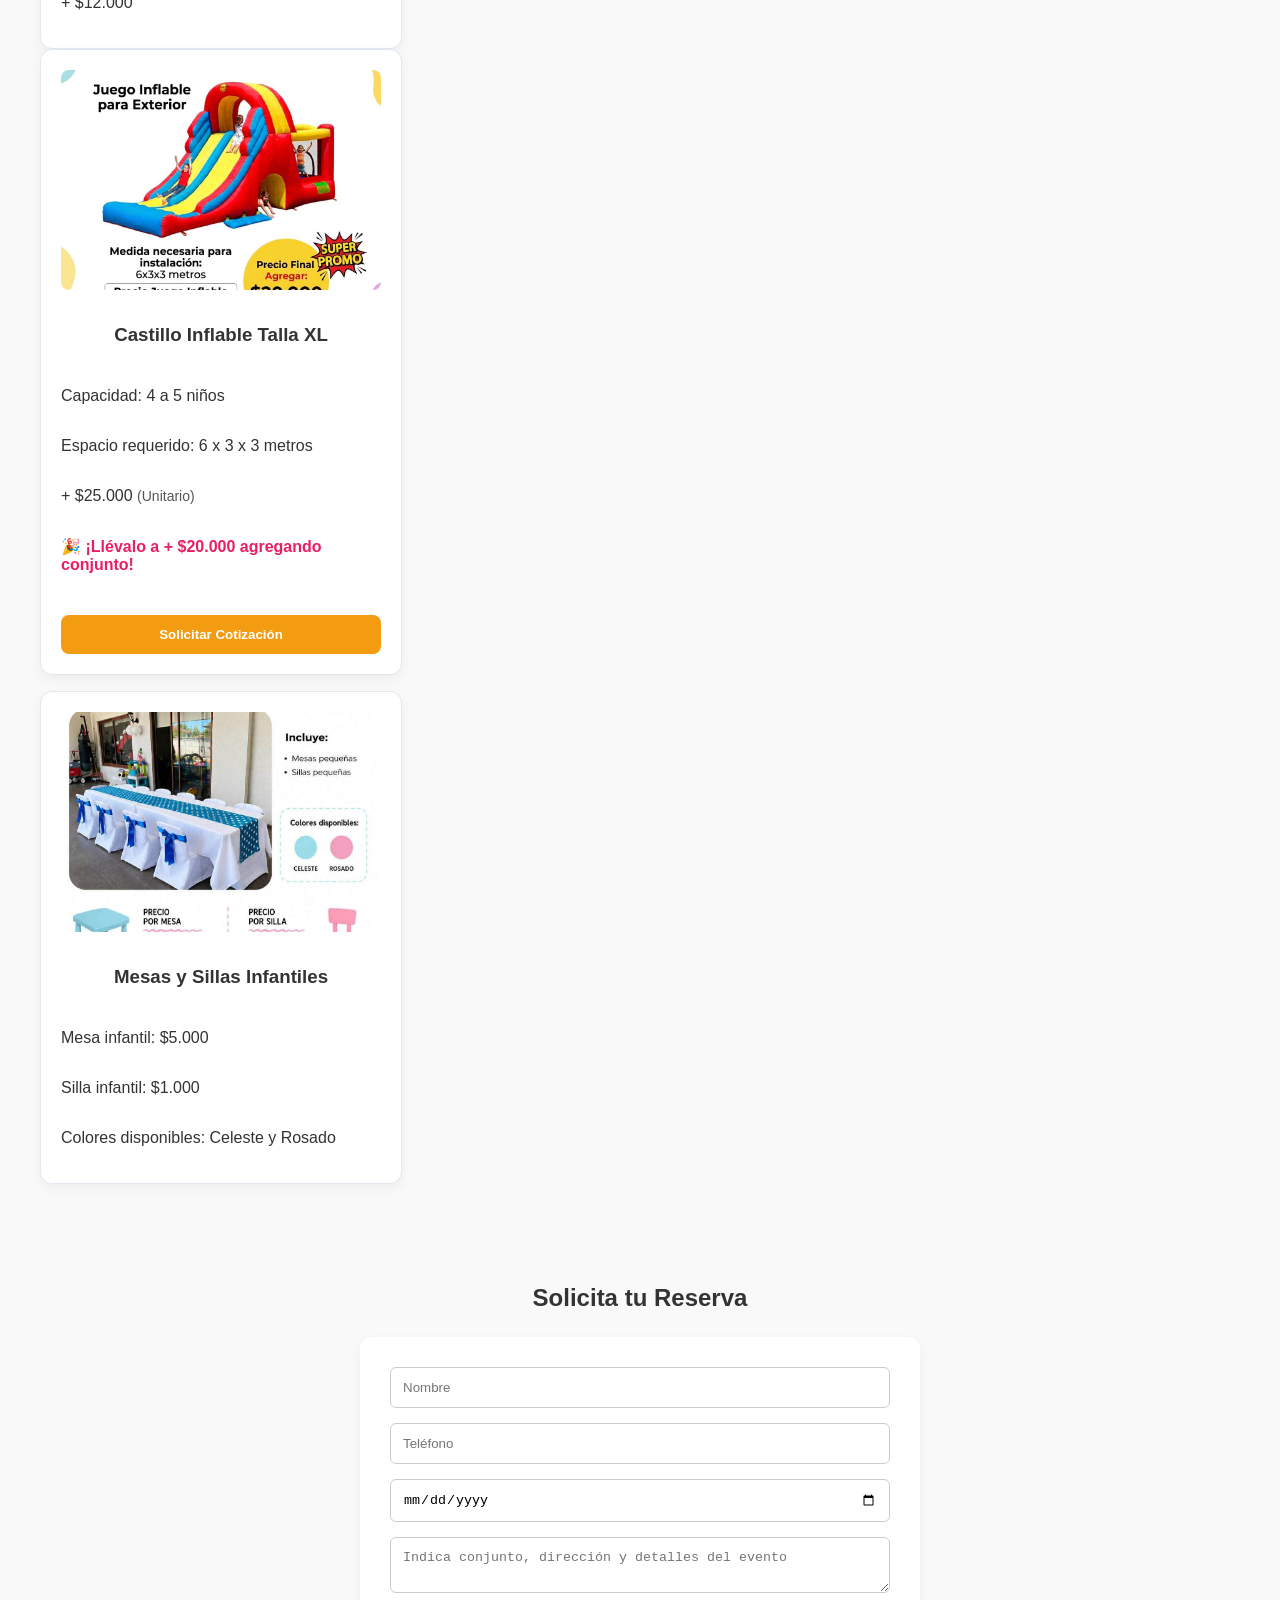
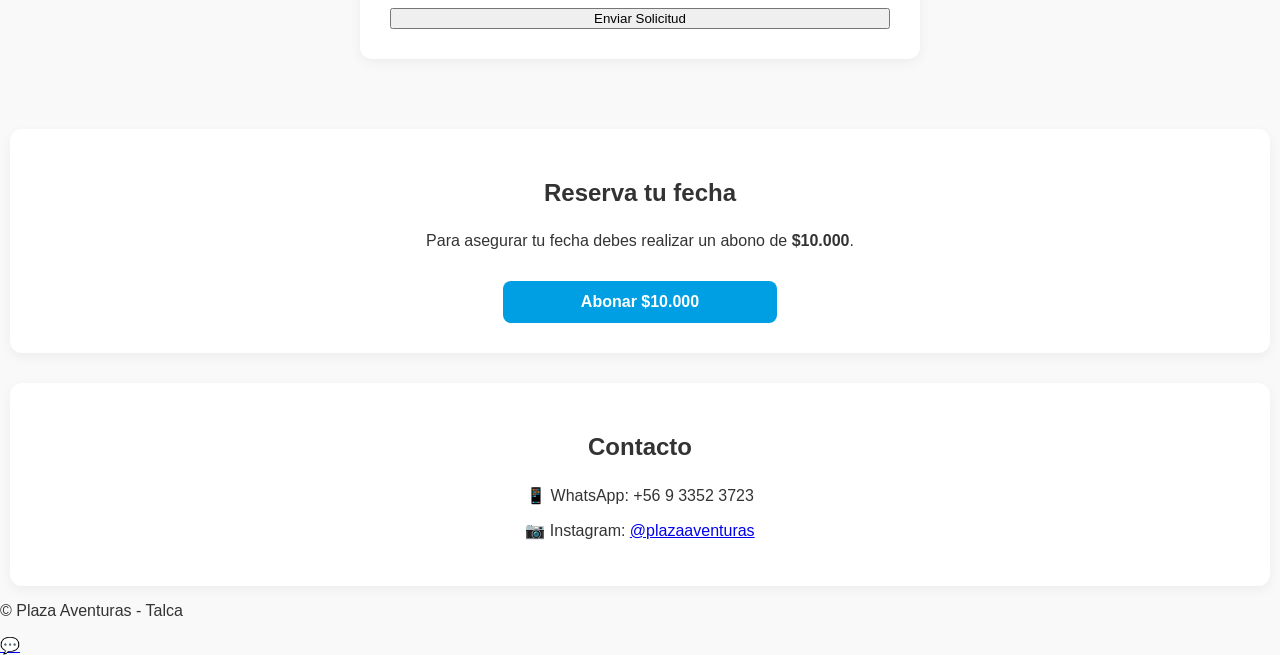
==== commit d8fb7ab8: "Corrigiendo estructura de etiquetas en HTML" ====
--- a/index.html
+++ b/index.html
@@ -30,7 +30,7 @@
     <p>🚚 Traslado gratuito dentro de Talca.</p>
   </section>
 
-  <section id="paquetes">
+  <section id="conjuntos">
     <h2>Nuestros Conjuntos</h2>
     <div class="cards">
       <div class="card">
--- a/estilos.css
+++ b/estilos.css
@@ -1,269 +1,116 @@
-* {
+/* --- CONFIGURACIÓN GENERAL --- */
+body {
+  font-family: 'Segoe UI', Tahoma, Geneva, Verdana, sans-serif;
   margin: 0;
   padding: 0;
+  background-color: #f9f9f9;
+  color: #333;
+}
+
+section {
+  max-width: 1200px;
+  margin: 0 auto;
+  padding: 40px 20px;
+}
+
+h2, h3 {
+  text-align: center;
+  margin-bottom: 25px;
+}
+
+/* --- CONTENEDOR EN REJILLA PARA TARJETAS --- */
+.conjuntos-container, 
+.extras-container,
+.juegos-container {
+  display: flex;
+  flex-wrap: wrap;
+  justify-content: center;
+  align-items: stretch; /* Mantiene todas las tarjetas de la misma altura */
+  gap: 25px;
+}
+
+/* --- ESTILO DE CADA TARJETA (CARD) --- */
+.card {
+  background: #ffffff;
+  border: 1px solid #e2e8f0;
+  border-radius: 12px;
+  padding: 20px;
+  width: 320px;
+  display: flex;
+  flex-direction: column;
+  justify-content: space-between;
+  box-shadow: 0 4px 12px rgba(0, 0, 0, 0.05);
+  transition: transform 0.2s ease, box-shadow 0.2s ease;
+}
+
+.card:hover {
+  transform: translateY(-4px);
+  box-shadow: 0 8px 20px rgba(0, 0, 0, 0.1);
+}
+
+/* --- IMÁGENES DENTRO DE LAS TARJETAS --- */
+.card img {
+  width: 100%;
+  height: 220px;
+  object-fit: cover; /* Evita que la imagen se deforme */
+  border-radius: 8px;
+  margin-bottom: 15px;
+}
+
+/* --- BOTONES DE COTIZACIÓN --- */
+.card button, .btn-pago, .btn-submit {
+  width: 100%;
+  padding: 12px;
+  background-color: #f39c12;
+  color: white;
+  border: none;
+  border-radius: 8px;
+  font-weight: bold;
+  cursor: pointer;
+  margin-top: 15px;
+  transition: background-color 0.2s;
+}
+
+.card button:hover {
+  background-color: #d68910;
+}
+
+/* --- FORMULARIO DE RESERVA --- */
+#reservas form {
+  max-width: 500px;
+  margin: 0 auto;
+  background: white;
+  padding: 30px;
+  border-radius: 12px;
+  box-shadow: 0 4px 12px rgba(0, 0, 0, 0.05);
+  display: flex;
+  flex-direction: column;
+  gap: 15px;
+}
+
+#reservas input, 
+#reservas textarea {
+  width: 100%;
+  padding: 12px;
+  border: 1px solid #ccc;
+  border-radius: 6px;
   box-sizing: border-box;
 }
 
-body {
-  font-family: Arial, sans-serif;
-  background: #f7f7f7;
-  color: #333;
-}
-
-header {
+/* --- SECCIÓN ABONO Y CONTACTO --- */
+.abono, #contacto {
   text-align: center;
-  padding: 40px 20px;
   background: white;
-}
-
-.logo {
-  width: 180px;
-  margin-bottom: 20px;
-}
-
-h1 {
-  font-size: 40px;
-}
-
-.slogan {
-  color: #00bcd4;
-  font-size: 20px;
-  margin-top: 10px;
-}
-
-.btn-principal {
-  display: inline-block;
-  margin-top: 20px;
-  padding: 12px 25px;
-  background: #00bcd4;
-  color: white;
-  text-decoration: none;
-  border-radius: 8px;
-}
-
-/* Fijar el nav arriba en la pantalla */
-nav {
-  background: #2196f3;
-  padding: 15px;
-  text-align: center;
-  position: sticky;
-  top: 0;
-  z-index: 1000;
-}
-
-nav a {
-  color: white;
-  margin: 0 15px;
-  text-decoration: none;
-  font-weight: bold;
-}
-
-section {
-  padding: 50px 20px;
-  text-align: center;
-}
-
-.cards {
-  display: flex;
-  flex-wrap: wrap;
-  justify-content: center;
-  gap: 25px;
-}
-
-.card {
-  background: white;
-  width: 320px;
-  border-radius: 15px;
-  overflow: hidden;
-  box-shadow: 0 2px 8px rgba(0, 0, 0, .1);
-  display: flex;
-  flex-direction: column;
-}
-
-.card img {
-  width: 100%;
-  height: 250px; /* Reducido ligeramente para evitar tarjetas excesivamente largas */
-  object-fit: cover;
-}
-
-.card h3 {
-  padding: 15px 15px 10px 15px;
-}
-
-.card p {
-  padding: 0 15px;
-}
-
-/* Estilos específicos para precios generales y precios de detalles */
-.precio {
-  font-size: 24px;
-  font-weight: bold;
-  color: #4caf50;
-  padding: 10px 15px;
-}
-
-.card span.precio {
-  font-size: 18px;
-  display: inline-block;
-  padding: 4px 0 0 0;
-}
-
-button {
-  margin: 15px auto 20px auto;
-  padding: 12px 20px;
-  border: none;
-  background: #ff9800;
-  color: white;
-  cursor: pointer;
-  border-radius: 8px;
-  font-weight: bold;
-}
-
-form {
-  max-width: 600px;
-  margin: auto;
-  display: flex;
-  flex-direction: column;
-  gap: 12px;
-}
-
-input,
-textarea {
-  padding: 12px;
-  border: 1px solid #ccc;
-  border-radius: 8px;
-  font-family: inherit;
-}
-
-textarea {
-  height: 120px;
-}
-
-.abono {
-  background: #fff7d6;
+  border-radius: 12px;
+  margin-top: 30px;
+  padding: 30px;
+  box-shadow: 0 4px 12px rgba(0, 0, 0, 0.05);
 }
 
 .btn-pago {
   display: inline-block;
-  padding: 15px 30px;
-  background: #009ee3;
-  color: white;
+  max-width: 250px;
+  background-color: #009ee3; /* Color Mercado Pago */
   text-decoration: none;
-  border-radius: 10px;
-  font-size: 20px;
-  margin-top: 15px;
-}
-
-footer {
-  background: #222;
-  color: white;
   text-align: center;
-  padding: 25px;
-}
-
-.whatsapp {
-  position: fixed;
-  right: 20px;
-  bottom: 20px;
-  width: 65px;
-  height: 65px;
-  background: #25d366;
-  border-radius: 50%;
-  text-align: center;
-  line-height: 65px;
-  font-size: 32px;
-  text-decoration: none;
-  color: white;
-  box-shadow: 0 4px 10px rgba(0,0,0,0.3);
-  z-index: 1001;
-}
-
-/* Complementos */
-
-#extras {
-  padding: 40px 20px;
-  background: #fff8f2;
-  text-align: center;
-}
-
-#extras h2 {
-  margin-bottom: 30px;
-}
-
-#extras .cards {
-  display: flex;
-  flex-wrap: wrap;
-  justify-content: center;
-  align-items: stretch; /* Alinea todas las tarjetas a la misma altura en escritorio */
-  gap: 20px;
-}
-
-#extras .card {
-  width: 320px;
-  padding-bottom: 20px;
-}
-
-/* Responsive para celulares */
-
-@media (max-width: 768px) {
-  .logo {
-    width: 120px;
-  }
-
-  h1 {
-    font-size: 30px;
-  }
-
-  nav {
-    display: flex;
-    flex-direction: column;
-    gap: 10px;
-  }
-
-  nav a {
-    margin: 5px 0;
-  }
-
-  .cards {
-    flex-direction: column;
-    align-items: center;
-  }
-
-  .card {
-    width: 100%;
-    max-width: 350px;
-  }
-
-  .card img {
-    width: 100%;
-    height: auto; /* Permite que la imagen tome su alto natural sin recortar */
-    max-height: 400px; /* Opcional: evita que una imagen sea exageradamente gigante */
-    object-fit: contain; /* Muestra la imagen entera sin recortar bordes */
-    background-color: #fff;/* color de fondo por si hay espacios libres alrededor */
-    display: block;
-  }
-
-  .btn-principal,
-  .btn-pago,
-  button {
-    width: 90%;
-    max-width: 300px;
-  }
-
-  .whatsapp {
-    width: 60px;
-    height: 60px;
-    line-height: 60px;
-    font-size: 28px;
-  }
-  /* Ajuste para alinear botones y promociones en las tarjetas */
-.card {
-  display: flex;
-  flex-direction: column;
-}
-
-.card button {
-  margin-top: auto;
-  margin-bottom: 20px;
-}
 }
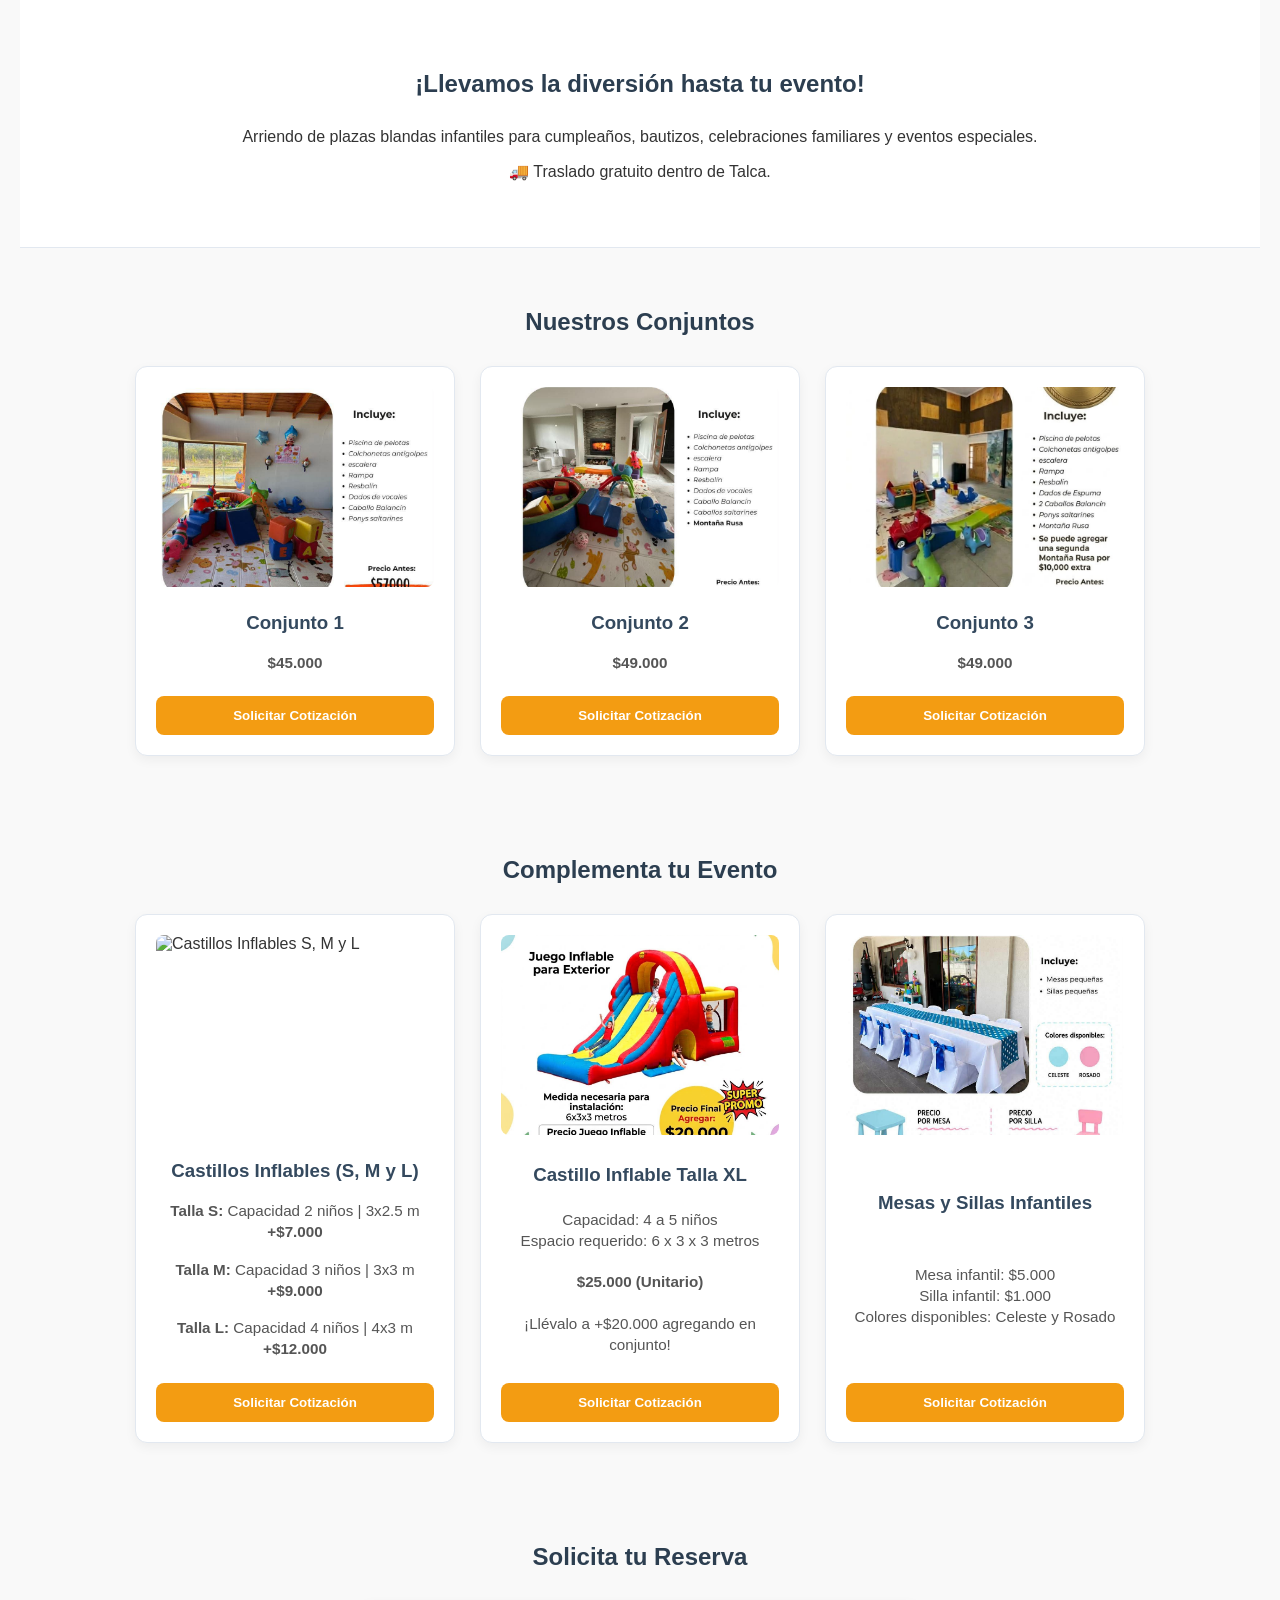
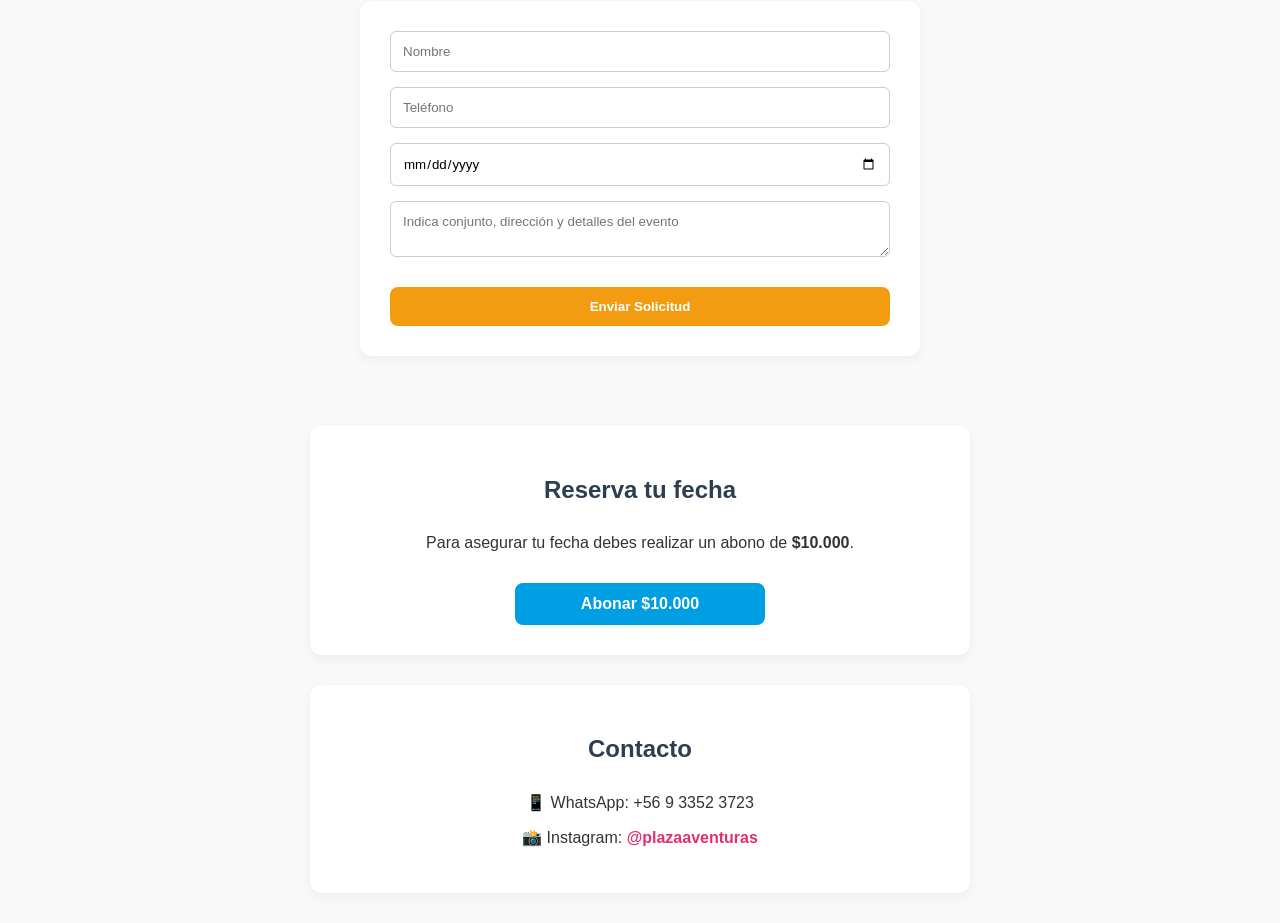
==== commit b55cbc8b: "Codigo completo corregido y ordenado" ====
--- a/index.html
+++ b/index.html
@@ -6,33 +6,20 @@
   <title>Plaza Aventuras</title>
   <link rel="stylesheet" href="estilos.css">
 </head>
-
 <body>
 
-  <header>
-    <img src="imagenes/Logo.png.jpeg" alt="Plaza Aventuras" class="logo">
-    <h1>Plaza Aventuras</h1>
-    <p class="slogan">Donde la diversión toma forma</p>
-    <a href="#paquetes" class="btn-principal">Ver Conjuntos</a>
-  </header>
-
-  <nav>
-    <a href="#inicio">Inicio</a>
-    <a href="#paquetes">Conjuntos</a>
-    <a href="#extras">Complementos</a>
-    <a href="#reservas">Reservas</a>
-    <a href="#contacto">Contacto</a>
-  </nav>
-
+  <!-- SECCIÓN INICIO -->
   <section id="inicio">
     <h2>¡Llevamos la diversión hasta tu evento!</h2>
     <p>Arriendo de plazas blandas infantiles para cumpleaños, bautizos, celebraciones familiares y eventos especiales.</p>
     <p>🚚 Traslado gratuito dentro de Talca.</p>
   </section>
 
+  <!-- SECCIÓN NUESTROS CONJUNTOS -->
   <section id="conjuntos">
     <h2>Nuestros Conjuntos</h2>
     <div class="cards">
+      
       <div class="card">
         <img src="imagenes/conjunto1.jpg.jpeg.jpeg" alt="Conjunto 1">
         <h3>Conjunto 1</h3>
@@ -53,56 +40,47 @@
         <p class="precio">$49.000</p>
         <button onclick="cotizar('Conjunto 3')">Solicitar Cotización</button>
       </div>
+
     </div>
   </section>
 
+  <!-- SECCIÓN COMPLEMENTA TU EVENTO (INFLABLES Y EXTRAS) -->
   <section id="extras">
-    <h2>🎉 Complementa tu Evento</h2>
+    <h2>Complementa tu Evento</h2>
+    <div class="cards">
 
-    <div class="cards">
-      <!-- Castillos S, M y L en una sola tarjeta -->
+      <!-- Castillos Inflables S, M y L -->
       <div class="card">
-        <img src="imagenes/castillos-S-M-L.jpg.jpeg.jpeg" alt="Castillos Inflables S, M y L">
+        <img src="imagenes/castillo-SML.jpg.jpeg.jpeg" alt="Castillos Inflables S, M y L">
         <h3>Castillos Inflables (S, M y L)</h3>
-        
-        <p><strong>Talla S:</strong> Capacidad 2 niños | Espacio: 3 x 2,5 m <br> <span class="precio">+ $7.000</span></p>
-        <hr style="margin: 10px 0; border: 0; border-top: 1px solid #eee;">
-        
-        <p><strong>Talla M:</strong> Capacidad 3 niños | Espacio: 3 x 3 m <br> <span class="precio">+ $9.000</span></p>
-        <hr style="margin: 10px 0; border: 0; border-top: 1px solid #eee;">
-        
-        <p><strong>Talla L:</strong> Capacidad 4 niños | Espacio: 4 x 3 x 3 m <br> <span class="precio">+ $12.000</span></p>
+        <p><strong>Talla S:</strong> Capacidad 2 niños | 3x2.5 m<br><strong>+$7.000</strong></p>
+        <p><strong>Talla M:</strong> Capacidad 3 niños | 3x3 m<br><strong>+$9.000</strong></p>
+        <p><strong>Talla L:</strong> Capacidad 4 niños | 4x3 m<br><strong>+$12.000</strong></p>
+        <button onclick="cotizar('Castillos S, M y L')">Solicitar Cotización</button>
       </div>
 
-      <!-- Nuevo Castillo XL -->
+      <!-- Castillo Inflable XL -->
       <div class="card">
-        <img src="imagenes/castillo-XL.jpg.jpeg.jpeg" alt="Castillo Inflable Talla XL">
+        <img src="imagenes/castillo-XL.jpg.jpeg.jpeg" alt="Castillo Inflable XL">
         <h3>Castillo Inflable Talla XL</h3>
-        <p>Capacidad: 4 a 5 niños</p>
-        <p>Espacio requerido: 6 x 3 x 3 metros</p>
-        <p class="precio">+ $25.000 <span style="font-size: 14px; font-weight: normal; color: #555;">(Unitario)</span></p>
-        <p style="color: #e91e63; font-weight: bold; padding-bottom: 10px;">
-              🎉 ¡Llévalo a + $20.000 agregando conjunto!
-  </p>
-  
-  <button onclick="cotizar('Castillo Inflable XL')">
-    Solicitar Cotización
-  </button>
-</div>
-        </p>
+        <p>Capacidad: 4 a 5 niños<br>Espacio requerido: 6 x 3 x 3 metros</p>
+        <p class="precio">$25.000 (Unitario)</p>
+        <p>¡Llévalo a +$20.000 agregando en conjunto!</p>
+        <button onclick="cotizar('Castillo XL')">Solicitar Cotización</button>
       </div>
 
-      <!-- Mobiliario Infantil -->
+      <!-- Mesas y Sillas Pequeñas -->
       <div class="card">
         <img src="imagenes/mesas-sillas.jpg.jpeg.jpeg" alt="Mesas y Sillas Infantiles">
         <h3>Mesas y Sillas Infantiles</h3>
-        <p>Mesa infantil: $5.000</p>
-        <p>Silla infantil: $1.000</p>
-        <p>Colores disponibles: Celeste y Rosado</p>
+        <p>Mesa infantil: $5.000<br>Silla infantil: $1.000<br>Colores disponibles: Celeste y Rosado</p>
+        <button onclick="cotizar('Mesas y Sillas')">Solicitar Cotización</button>
       </div>
+
     </div>
   </section>
 
+  <!-- SECCIÓN FORMULARIO DE RESERVA -->
   <section id="reservas">
     <h2>Solicita tu Reserva</h2>
     <form id="formulario">
@@ -114,23 +92,19 @@
     </form>
   </section>
 
+  <!-- SECCIÓN ABONO -->
   <section class="abono">
     <h2>Reserva tu fecha</h2>
     <p>Para asegurar tu fecha debes realizar un abono de <strong>$10.000</strong>.</p>
     <a href="https://link.mercadopago.cl/plazaaventuras" target="_blank" class="btn-pago">Abonar $10.000</a>
   </section>
 
+  <!-- SECCIÓN CONTACTO -->
   <section id="contacto">
     <h2>Contacto</h2>
     <p>📱 WhatsApp: +56 9 3352 3723</p>
-    <p>📷 Instagram: <a href="https://www.instagram.com/plazaaventuras" target="_blank">@plazaaventuras</a></p>
+    <p>📸 Instagram: <a href="https://www.instagram.com/plazaaventuras" target="_blank">@plazaaventuras</a></p>
   </section>
-
-  <footer>
-    <p>©️ Plaza Aventuras - Talca</p>
-  </footer>
-
-  <a class="whatsapp" href="https://wa.me/56933523723" target="_blank">💬</a>
 
   <script src="script.js"></script>
 </body>
--- a/estilos.css
+++ b/estilos.css
@@ -13,23 +13,29 @@
   padding: 40px 20px;
 }
 
-h2, h3 {
+h2 {
   text-align: center;
-  margin-bottom: 25px;
+  margin-bottom: 30px;
+  color: #2c3e50;
 }
 
-/* --- CONTENEDOR EN REJILLA PARA TARJETAS --- */
-.conjuntos-container, 
-.extras-container,
-.juegos-container {
+#inicio {
+  text-align: center;
+  background: #ffffff;
+  padding: 50px 20px;
+  border-bottom: 1px solid #e2e8f0;
+}
+
+/* --- REJILLA FLEXIBLE DE TARJETAS (CARDS) --- */
+.cards {
   display: flex;
   flex-wrap: wrap;
   justify-content: center;
-  align-items: stretch; /* Mantiene todas las tarjetas de la misma altura */
+  align-items: stretch; /* Obliga a que todas las tarjetas tengan la misma altura */
   gap: 25px;
 }
 
-/* --- ESTILO DE CADA TARJETA (CARD) --- */
+/* --- ESTILO DE TARJETAS --- */
 .card {
   background: #ffffff;
   border: 1px solid #e2e8f0;
@@ -38,27 +44,43 @@
   width: 320px;
   display: flex;
   flex-direction: column;
-  justify-content: space-between;
+  justify-content: space-between; /* Distribuye el contenido y empuja el botón abajo */
   box-shadow: 0 4px 12px rgba(0, 0, 0, 0.05);
-  transition: transform 0.2s ease, box-shadow 0.2s ease;
+  box-sizing: border-box;
 }
 
-.card:hover {
-  transform: translateY(-4px);
-  box-shadow: 0 8px 20px rgba(0, 0, 0, 0.1);
-}
-
-/* --- IMÁGENES DENTRO DE LAS TARJETAS --- */
+/* --- CONTROL DEL TAMAÑO DE IMÁGENES --- */
 .card img {
   width: 100%;
-  height: 220px;
-  object-fit: cover; /* Evita que la imagen se deforme */
+  height: 200px; /* Tamaño fijo para que ninguna tarjeta se estire excesivamente */
+  object-fit: cover; /* Recorta la foto proporcionalmente sin deformarla */
   border-radius: 8px;
   margin-bottom: 15px;
 }
 
-/* --- BOTONES DE COTIZACIÓN --- */
-.card button, .btn-pago, .btn-submit {
+.card h3 {
+  text-align: center;
+  margin: 10px 0;
+  color: #34495e;
+}
+
+.card p {
+  font-size: 0.95rem;
+  line-height: 1.4;
+  color: #555;
+  margin: 8px 0;
+  text-align: center;
+}
+
+.precio {
+  font-size: 1.2rem;
+  font-weight: bold;
+  color: #27ae60;
+  text-align: center;
+}
+
+/* --- BOTONES Y ENLACES DE ACCIÓN --- */
+.card button, #reservas button, .btn-pago {
   width: 100%;
   padding: 12px;
   background-color: #f39c12;
@@ -69,9 +91,13 @@
   cursor: pointer;
   margin-top: 15px;
   transition: background-color 0.2s;
+  text-align: center;
+  text-decoration: none;
+  box-sizing: border-box;
+  display: inline-block;
 }
 
-.card button:hover {
+.card button:hover, #reservas button:hover {
   background-color: #d68910;
 }
 
@@ -95,22 +121,32 @@
   border: 1px solid #ccc;
   border-radius: 6px;
   box-sizing: border-box;
+  font-family: inherit;
 }
 
-/* --- SECCIÓN ABONO Y CONTACTO --- */
+/* --- SECCIONES DE ABONO Y CONTACTO --- */
 .abono, #contacto {
   text-align: center;
   background: white;
   border-radius: 12px;
-  margin-top: 30px;
+  max-width: 600px;
+  margin: 30px auto;
   padding: 30px;
   box-shadow: 0 4px 12px rgba(0, 0, 0, 0.05);
 }
 
 .btn-pago {
-  display: inline-block;
+  background-color: #009ee3;
   max-width: 250px;
-  background-color: #009ee3; /* Color Mercado Pago */
+  margin: 15px auto 0 auto;
+}
+
+.btn-pago:hover {
+  background-color: #0082bc;
+}
+
+#contacto a {
+  color: #e1306c;
   text-decoration: none;
-  text-align: center;
+  font-weight: bold;
 }
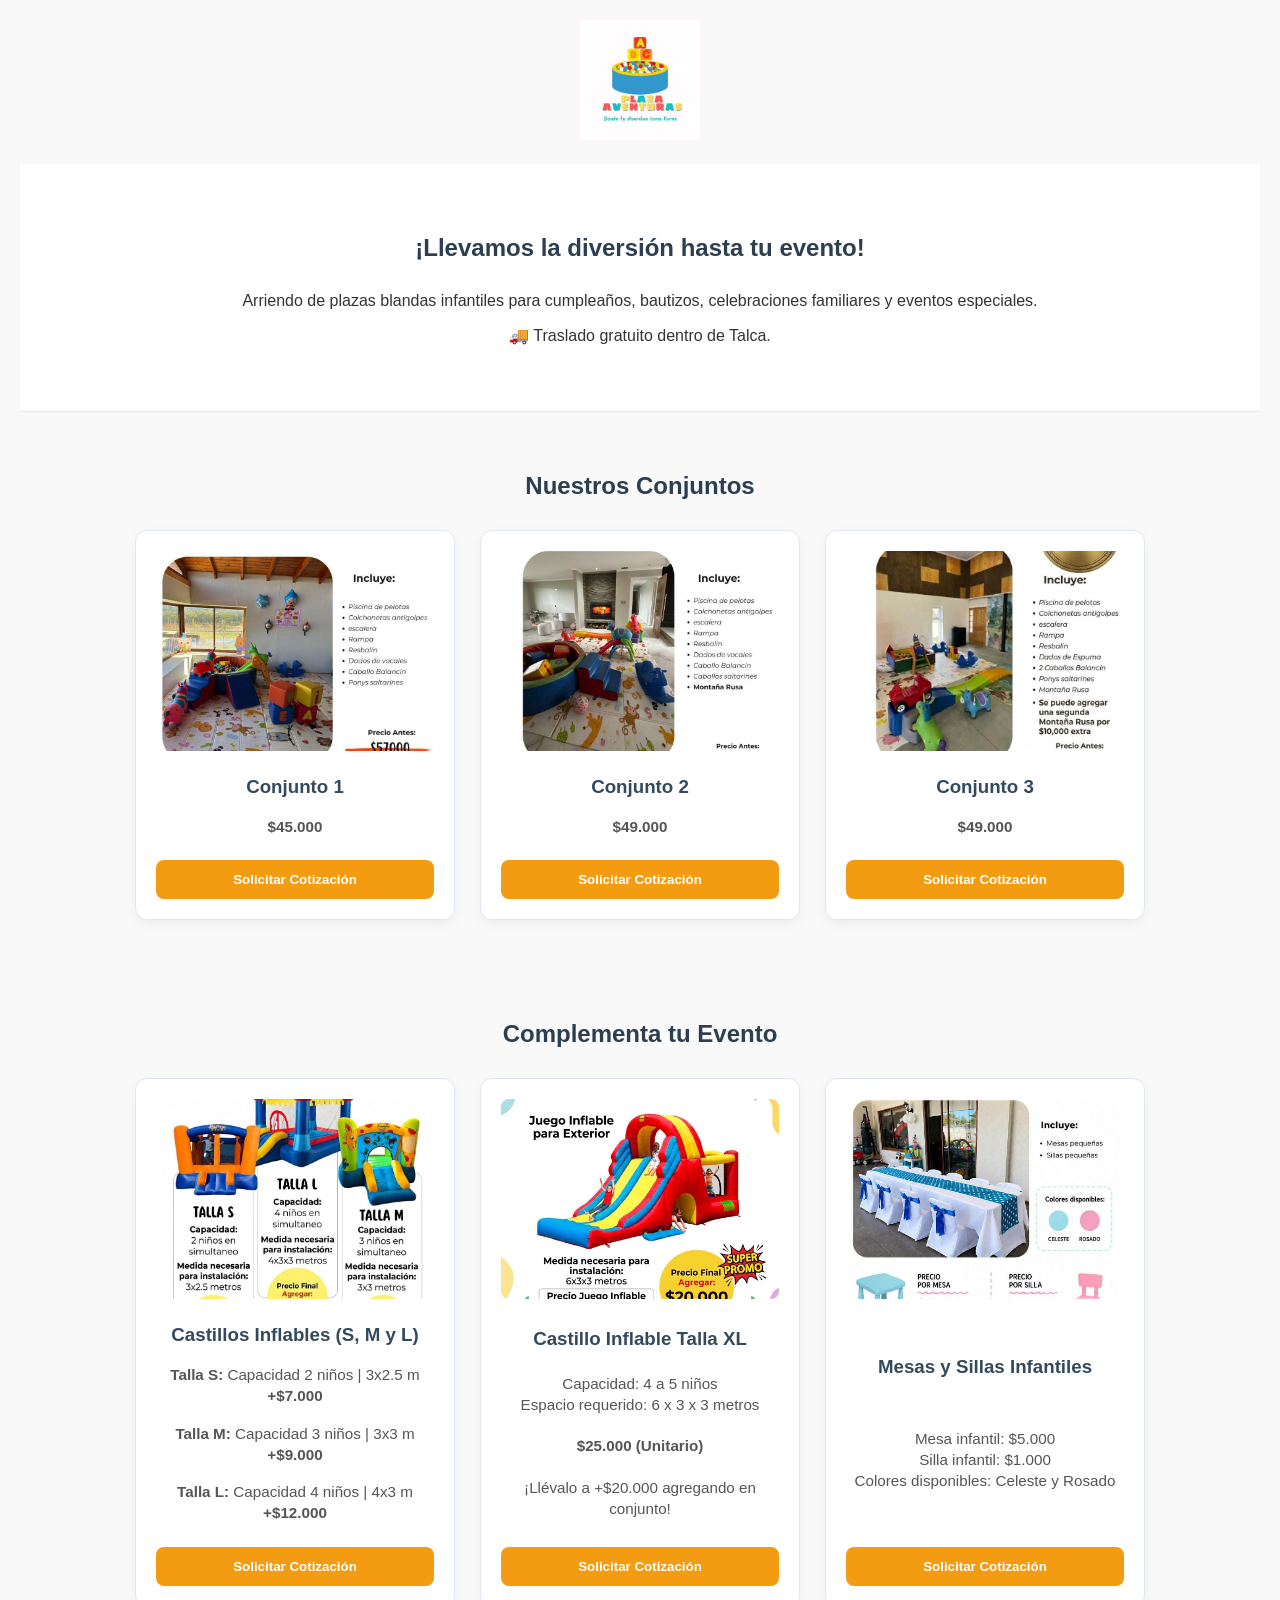
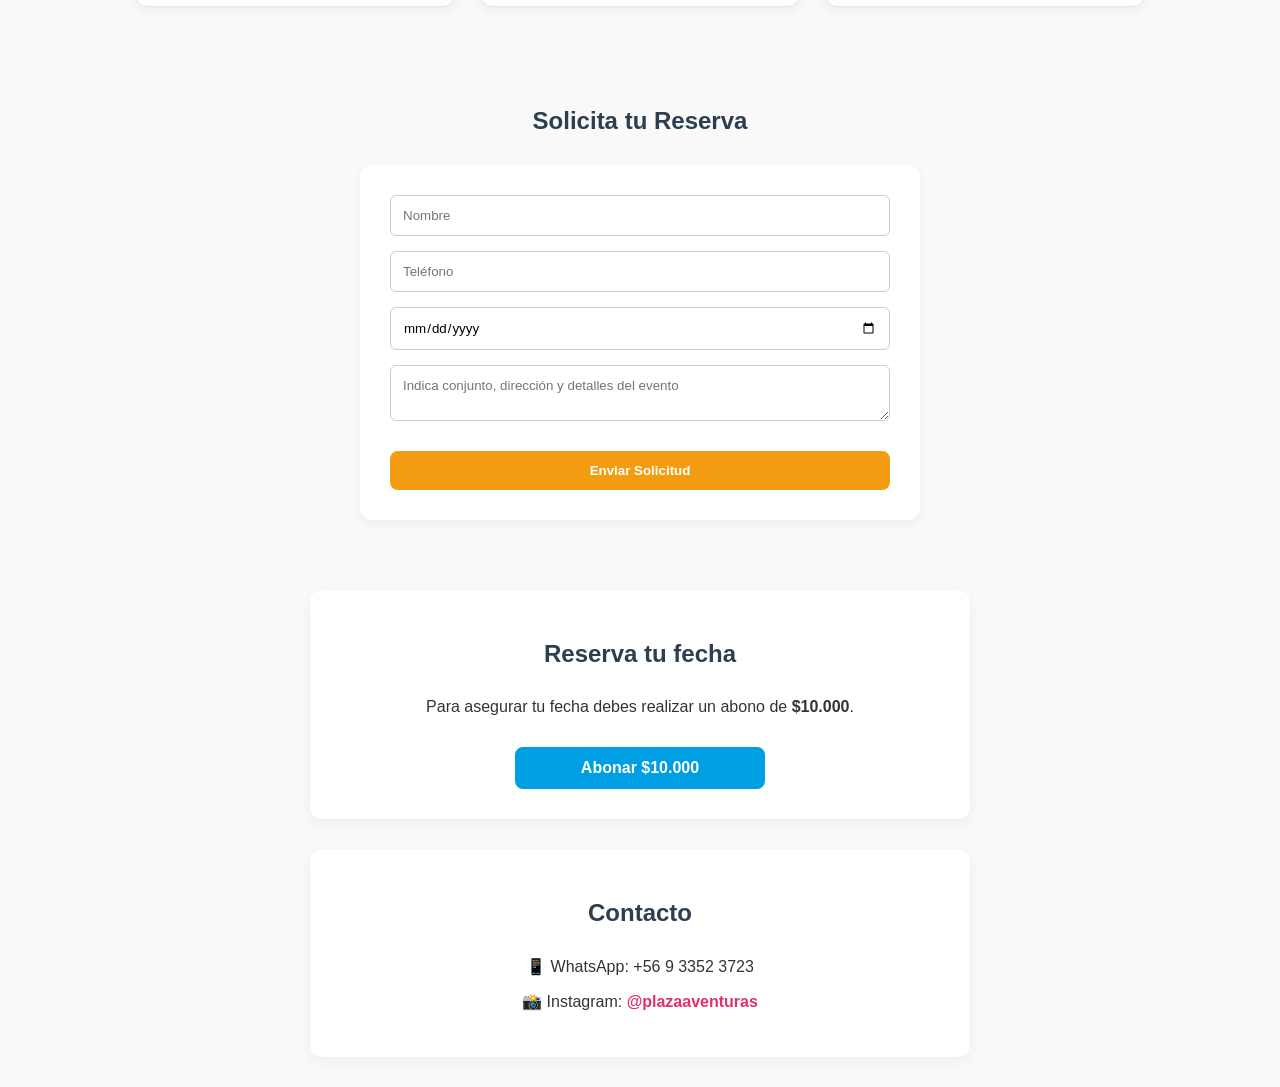
==== commit e8841c79: "Agregando logo al inicio" ====
--- a/index.html
+++ b/index.html
@@ -7,7 +7,10 @@
   <link rel="stylesheet" href="estilos.css">
 </head>
 <body>
-
+<!-- LOGO -->
+ <header style="text-align: center; padding: 20px;">
+    <img src="imagenes/Logo.png.jpeg" alt="Plaza Aventuras" style="max-height: 120px; width: auto;">
+ </header>
   <!-- SECCIÓN INICIO -->
   <section id="inicio">
     <h2>¡Llevamos la diversión hasta tu evento!</h2>
@@ -51,7 +54,7 @@
 
       <!-- Castillos Inflables S, M y L -->
       <div class="card">
-        <img src="imagenes/castillo-SML.jpg.jpeg.jpeg" alt="Castillos Inflables S, M y L">
+        <img src="imagenes/castillos-S-M-L.jpg.jpeg.jpeg" alt="Castillos Inflables S, M y L">
         <h3>Castillos Inflables (S, M y L)</h3>
         <p><strong>Talla S:</strong> Capacidad 2 niños | 3x2.5 m<br><strong>+$7.000</strong></p>
         <p><strong>Talla M:</strong> Capacidad 3 niños | 3x3 m<br><strong>+$9.000</strong></p>
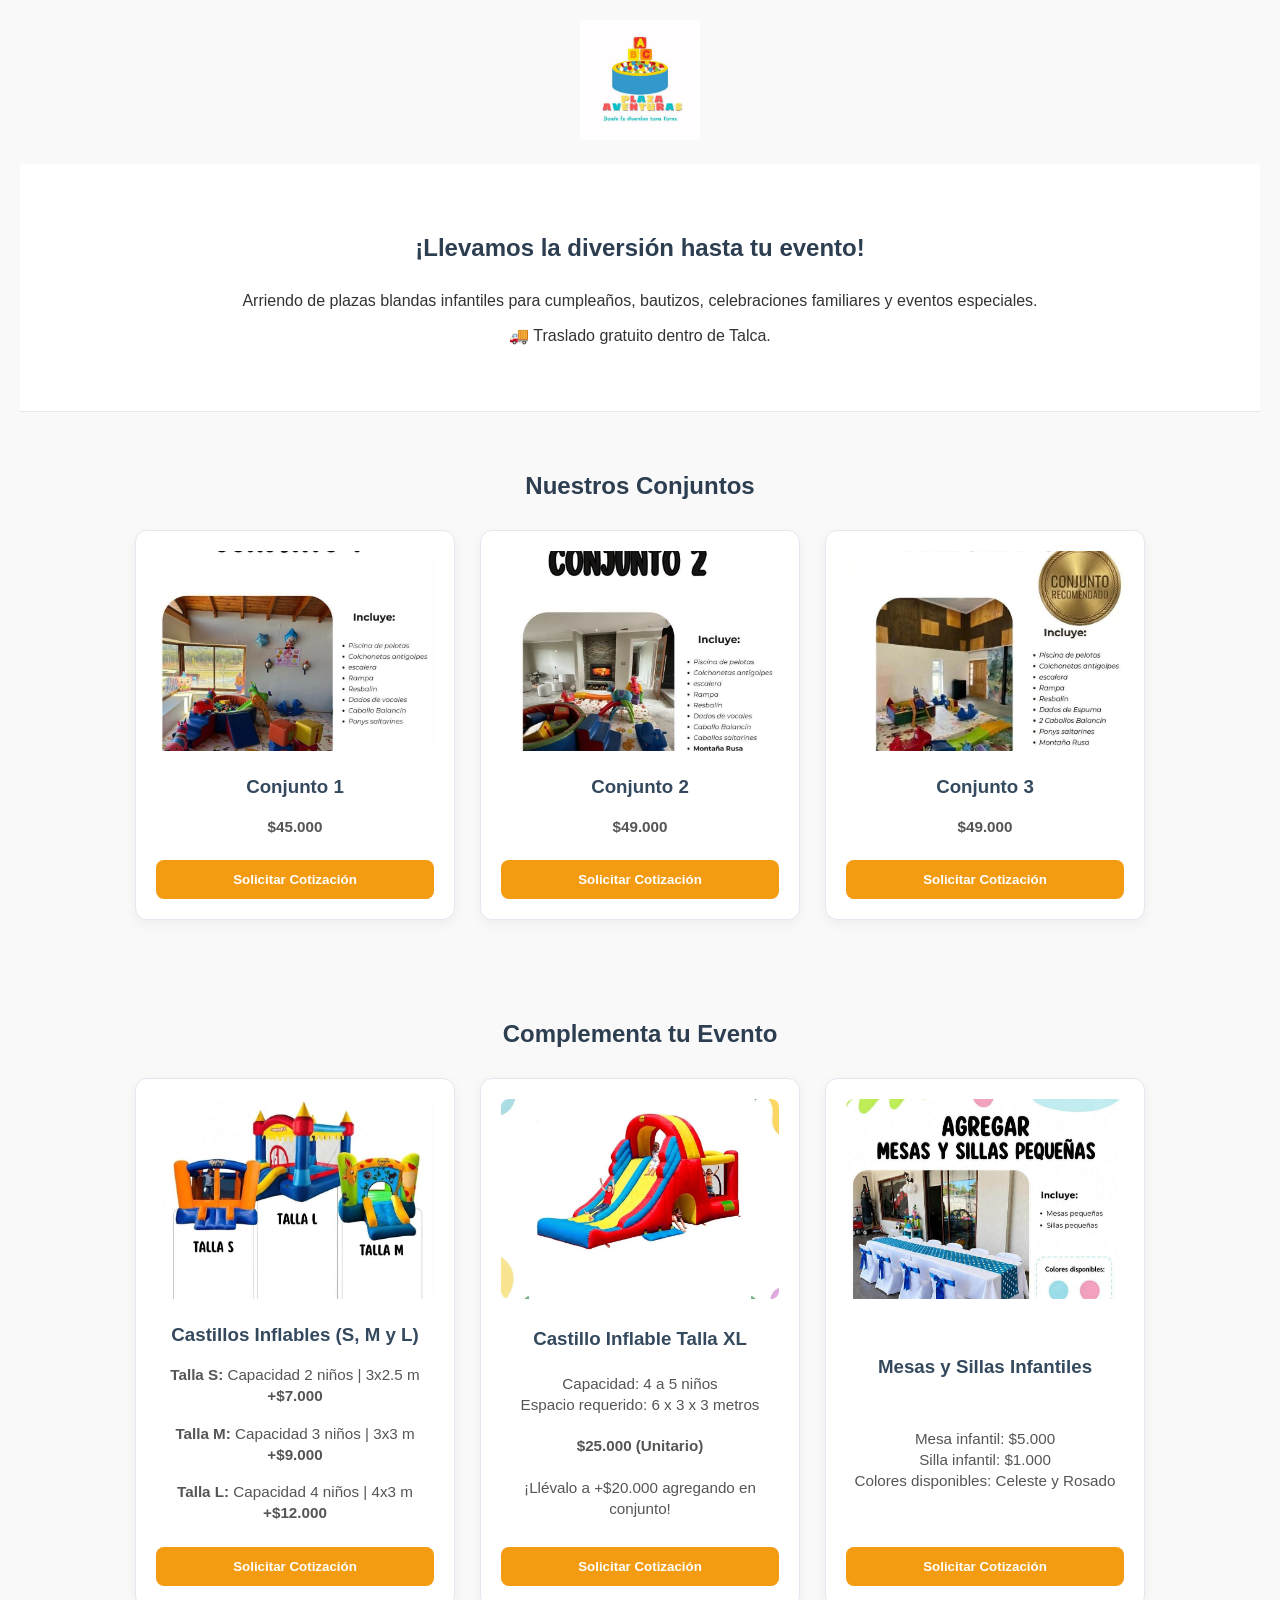
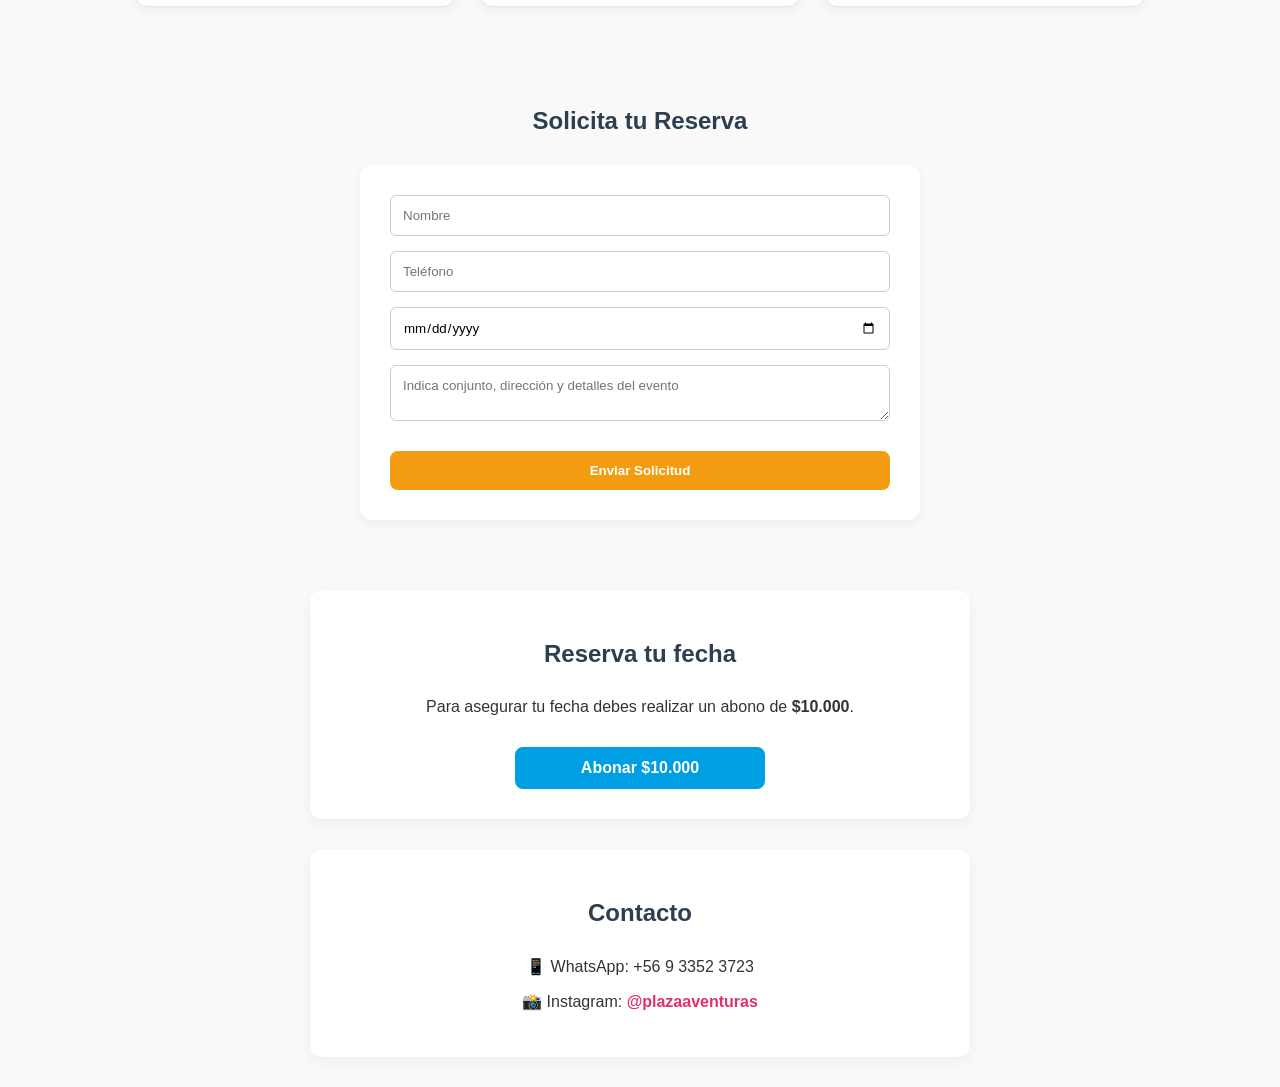
==== commit dec42f98: "Codigo completo corregido y ordenado" ====
--- a/index.html
+++ b/index.html
@@ -24,21 +24,21 @@
     <div class="cards">
       
       <div class="card">
-        <img src="imagenes/conjunto1.jpg.jpeg.jpeg" alt="Conjunto 1">
+        <img src="imagenes/conjunto1.png.jpeg" alt="Conjunto 1">
         <h3>Conjunto 1</h3>
         <p class="precio">$45.000</p>
         <button onclick="cotizar('Conjunto 1')">Solicitar Cotización</button>
       </div>
 
       <div class="card">
-        <img src="imagenes/conjunto2.jpg.jpeg.jpeg" alt="Conjunto 2">
+        <img src="imagenes/conjunto2.png.jpeg" alt="Conjunto 2">
         <h3>Conjunto 2</h3>
         <p class="precio">$49.000</p>
         <button onclick="cotizar('Conjunto 2')">Solicitar Cotización</button>
       </div>
 
       <div class="card">
-        <img src="imagenes/conjunto3.jpg.jpeg.jpeg" alt="Conjunto 3">
+        <img src="imagenes/conjunto3.png.jpeg" alt="Conjunto 3">
         <h3>Conjunto 3</h3>
         <p class="precio">$49.000</p>
         <button onclick="cotizar('Conjunto 3')">Solicitar Cotización</button>
@@ -54,7 +54,7 @@
 
       <!-- Castillos Inflables S, M y L -->
       <div class="card">
-        <img src="imagenes/castillos-S-M-L.jpg.jpeg.jpeg" alt="Castillos Inflables S, M y L">
+        <img src="imagenes/castillos-s-m-l.png.jpeg" alt="Castillos Inflables S, M y L">
         <h3>Castillos Inflables (S, M y L)</h3>
         <p><strong>Talla S:</strong> Capacidad 2 niños | 3x2.5 m<br><strong>+$7.000</strong></p>
         <p><strong>Talla M:</strong> Capacidad 3 niños | 3x3 m<br><strong>+$9.000</strong></p>
@@ -64,7 +64,7 @@
 
       <!-- Castillo Inflable XL -->
       <div class="card">
-        <img src="imagenes/castillo-XL.jpg.jpeg.jpeg" alt="Castillo Inflable XL">
+        <img src="imagenes/castillo-XL.png.jpeg" alt="Castillo Inflable XL">
         <h3>Castillo Inflable Talla XL</h3>
         <p>Capacidad: 4 a 5 niños<br>Espacio requerido: 6 x 3 x 3 metros</p>
         <p class="precio">$25.000 (Unitario)</p>
@@ -74,7 +74,7 @@
 
       <!-- Mesas y Sillas Pequeñas -->
       <div class="card">
-        <img src="imagenes/mesas-sillas.jpg.jpeg.jpeg" alt="Mesas y Sillas Infantiles">
+        <img src="imagenes/mesas-sillas.png.jpeg" alt="Mesas y Sillas Infantiles">
         <h3>Mesas y Sillas Infantiles</h3>
         <p>Mesa infantil: $5.000<br>Silla infantil: $1.000<br>Colores disponibles: Celeste y Rosado</p>
         <button onclick="cotizar('Mesas y Sillas')">Solicitar Cotización</button>
